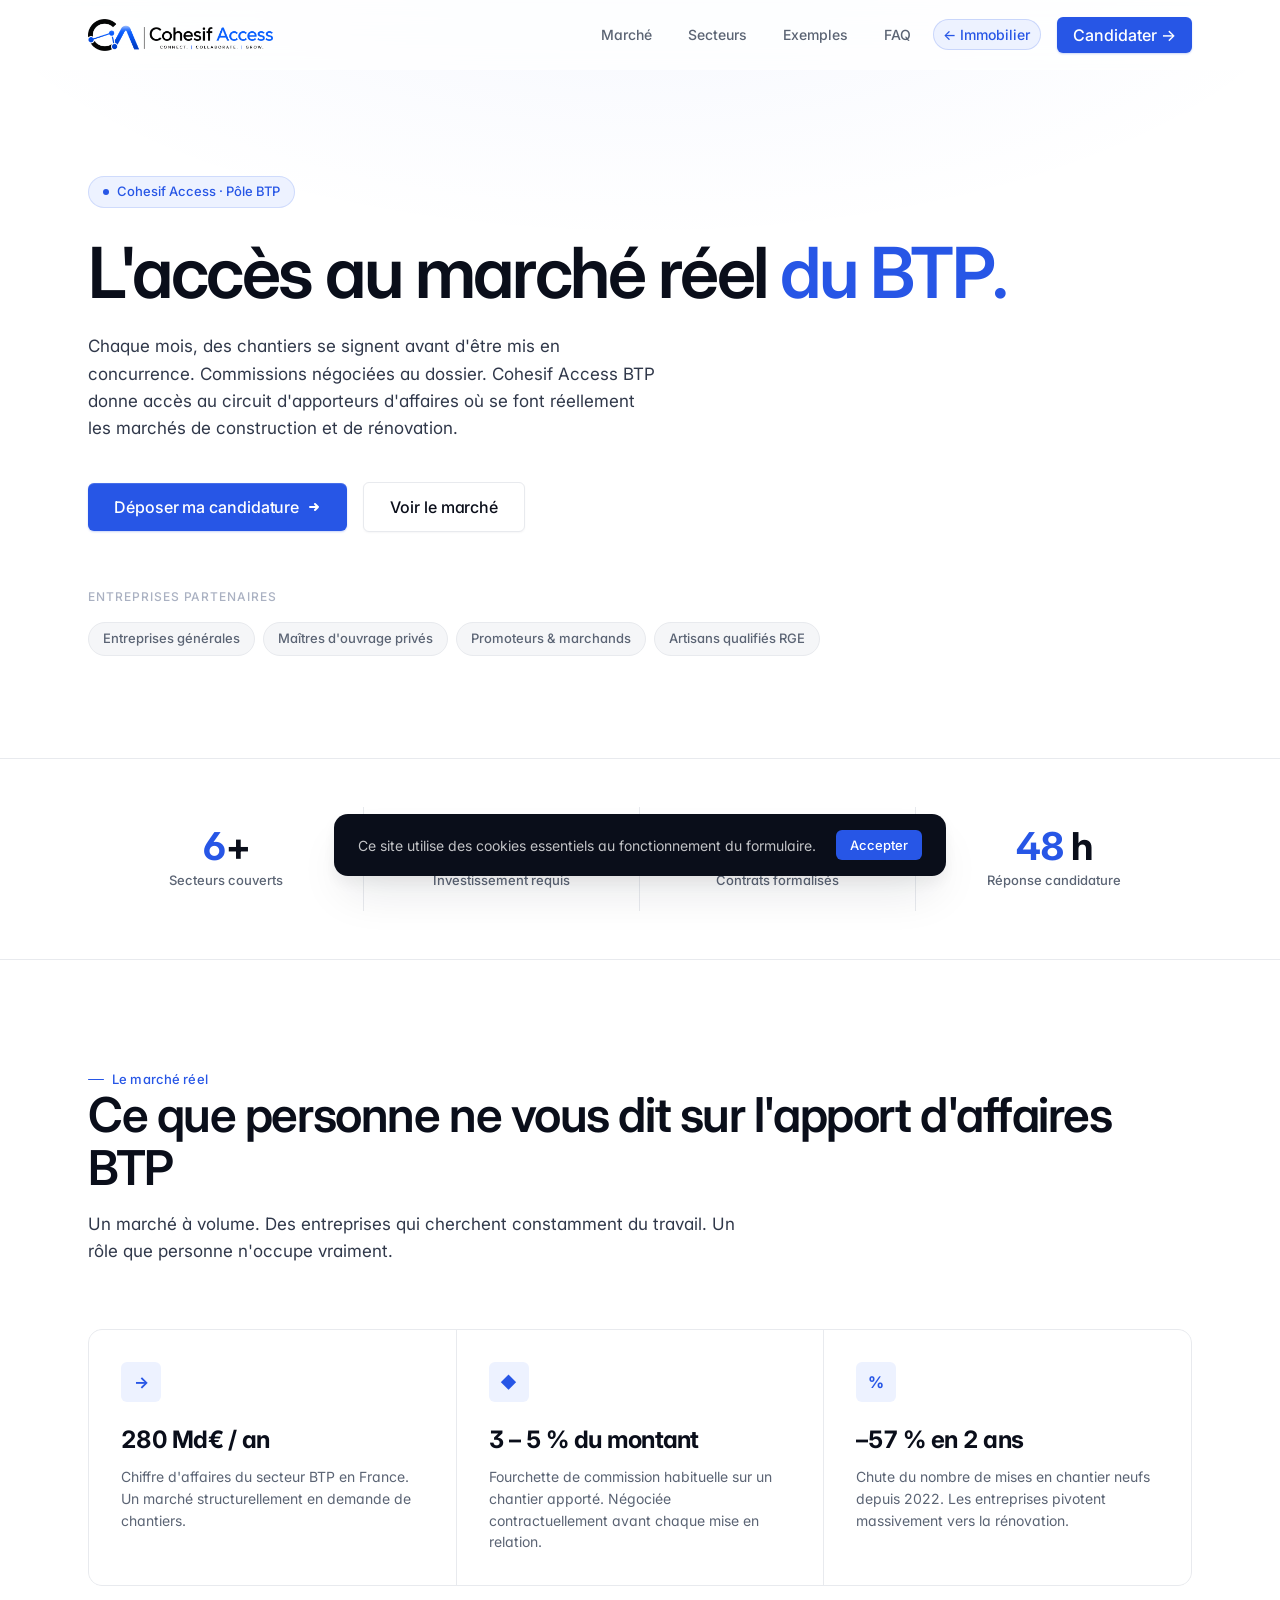
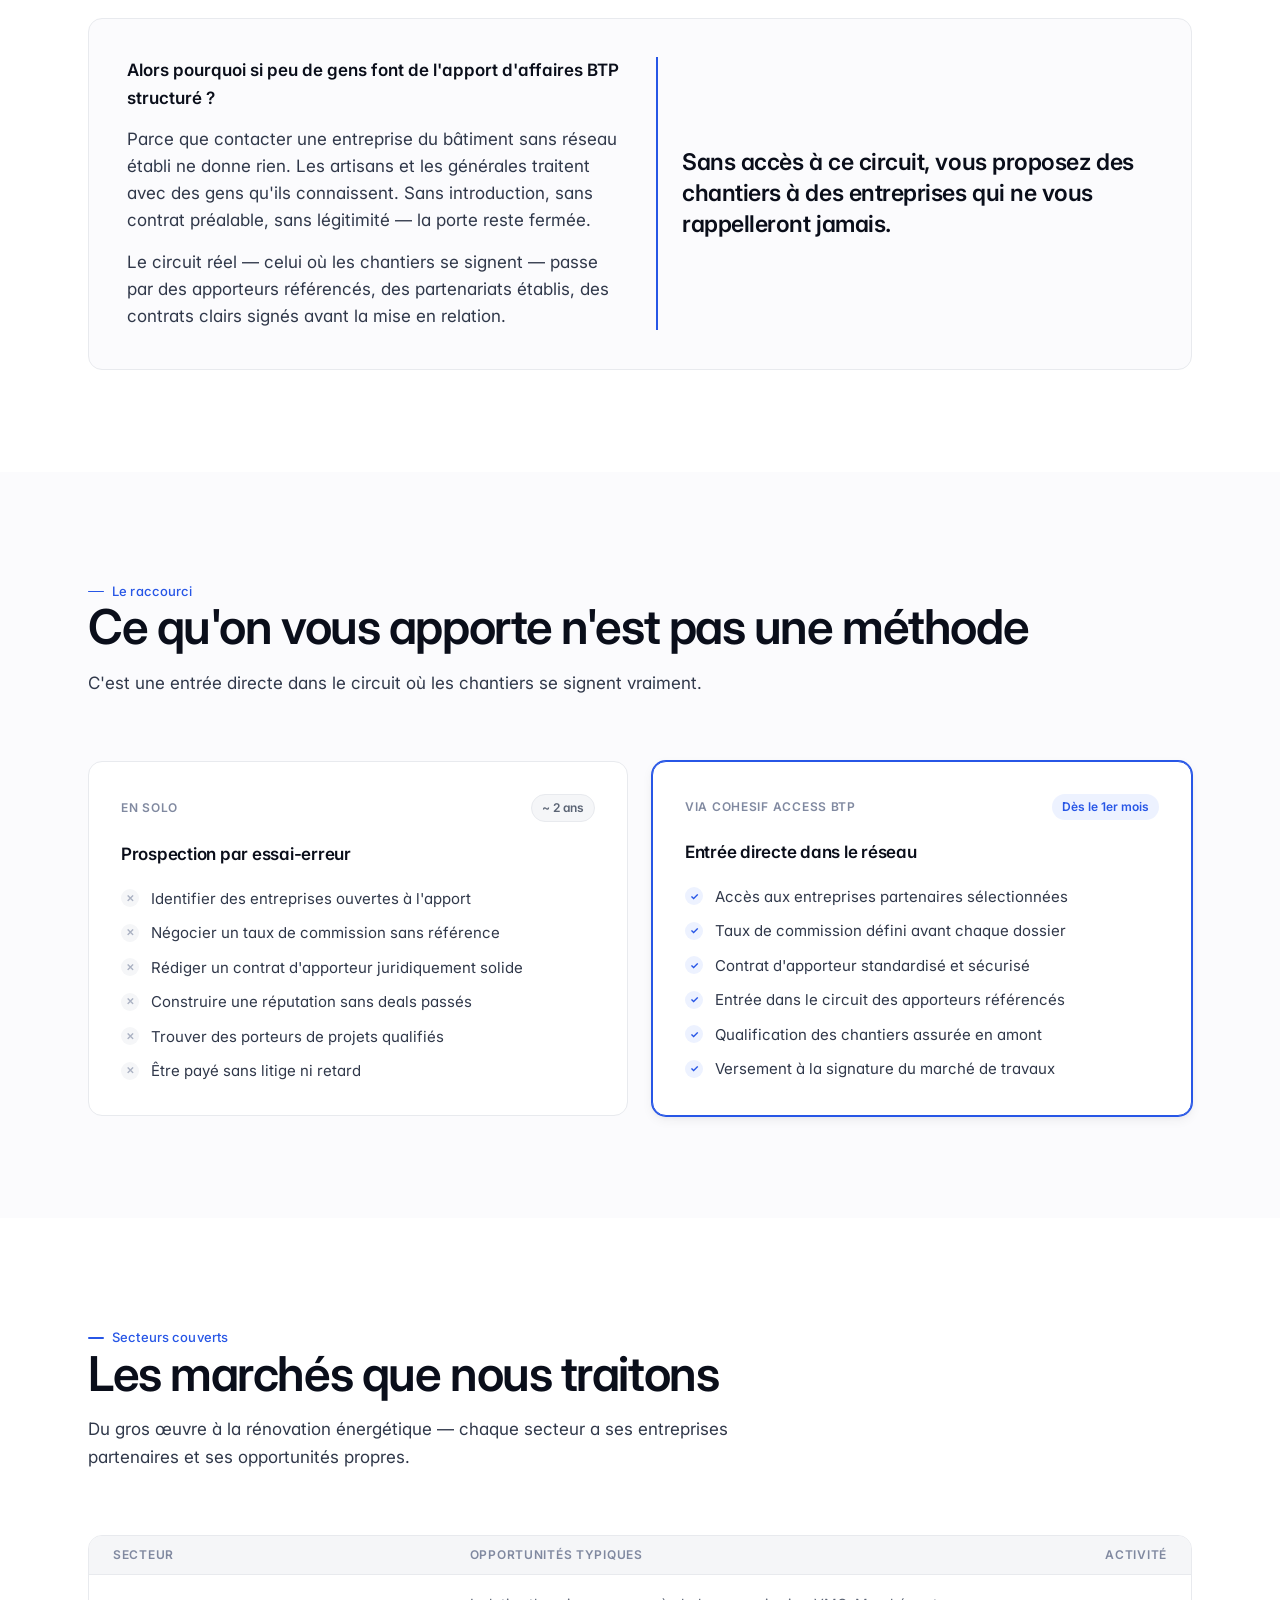
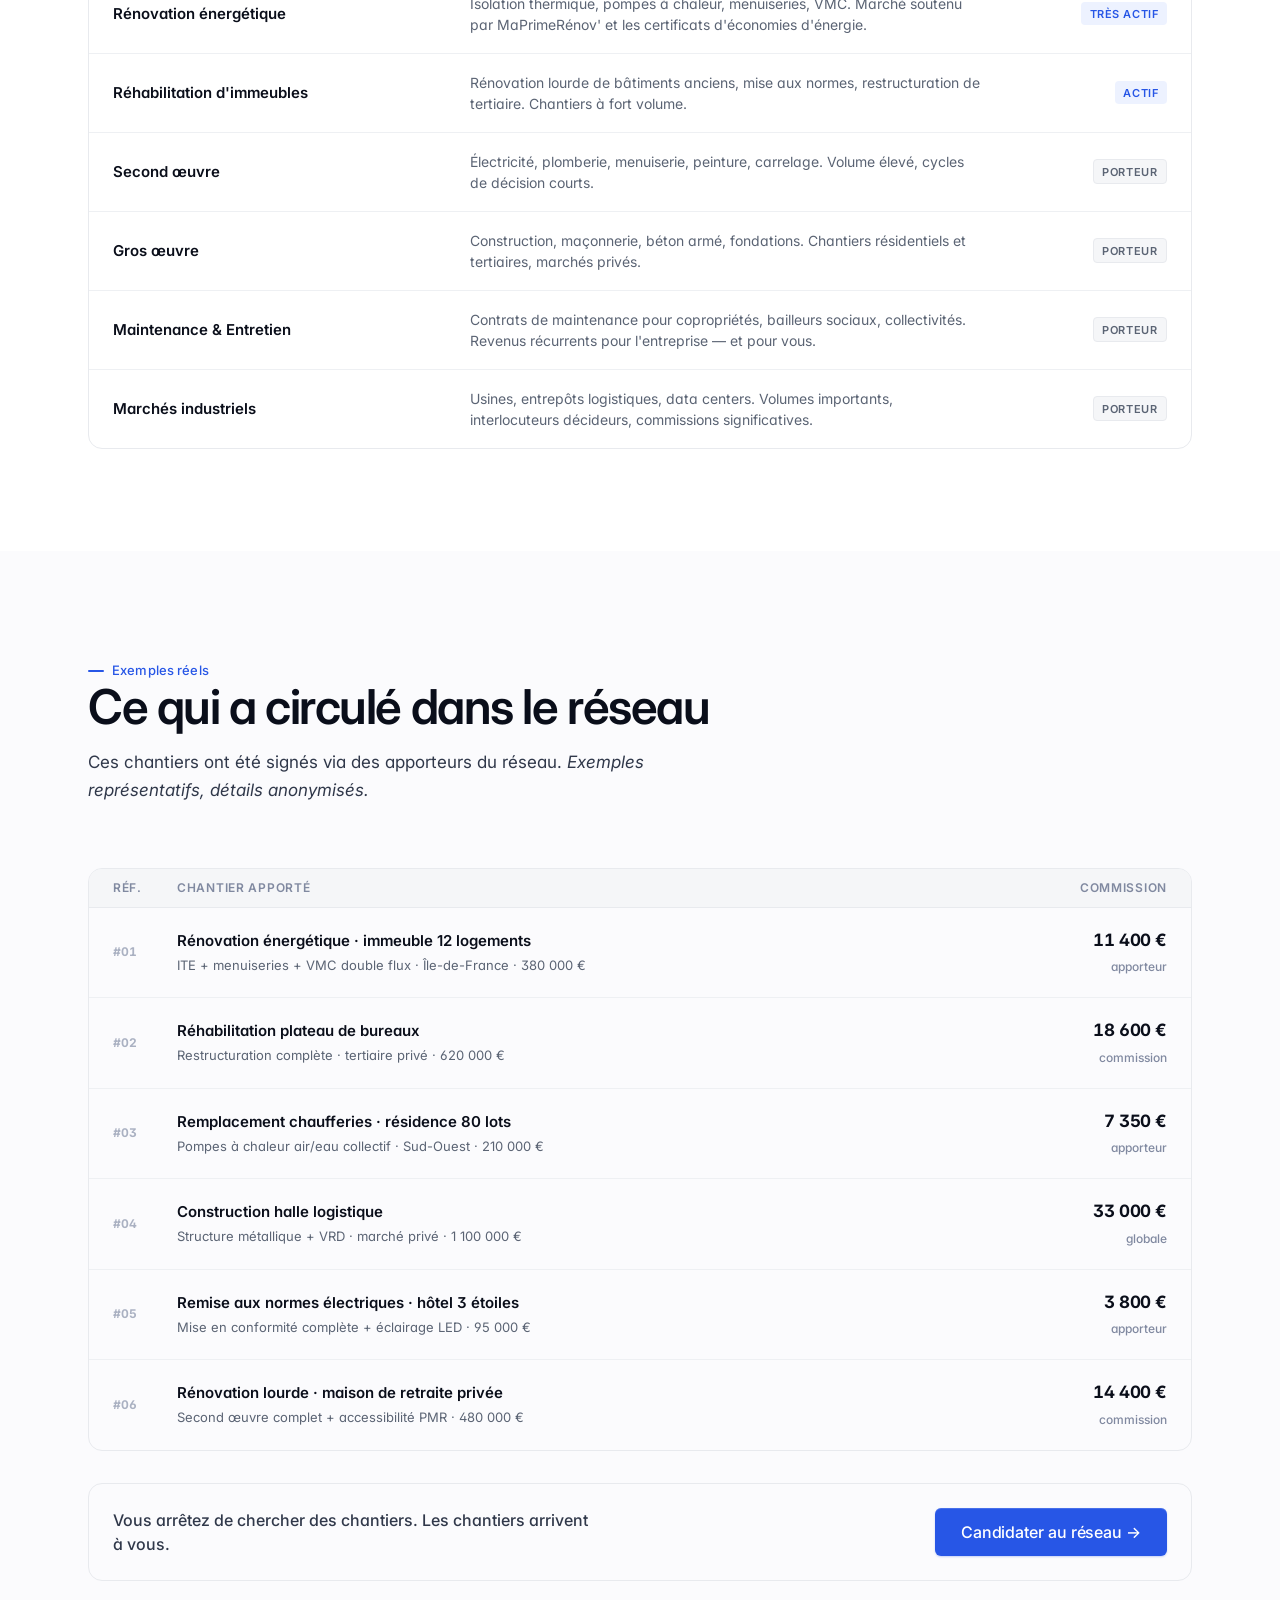
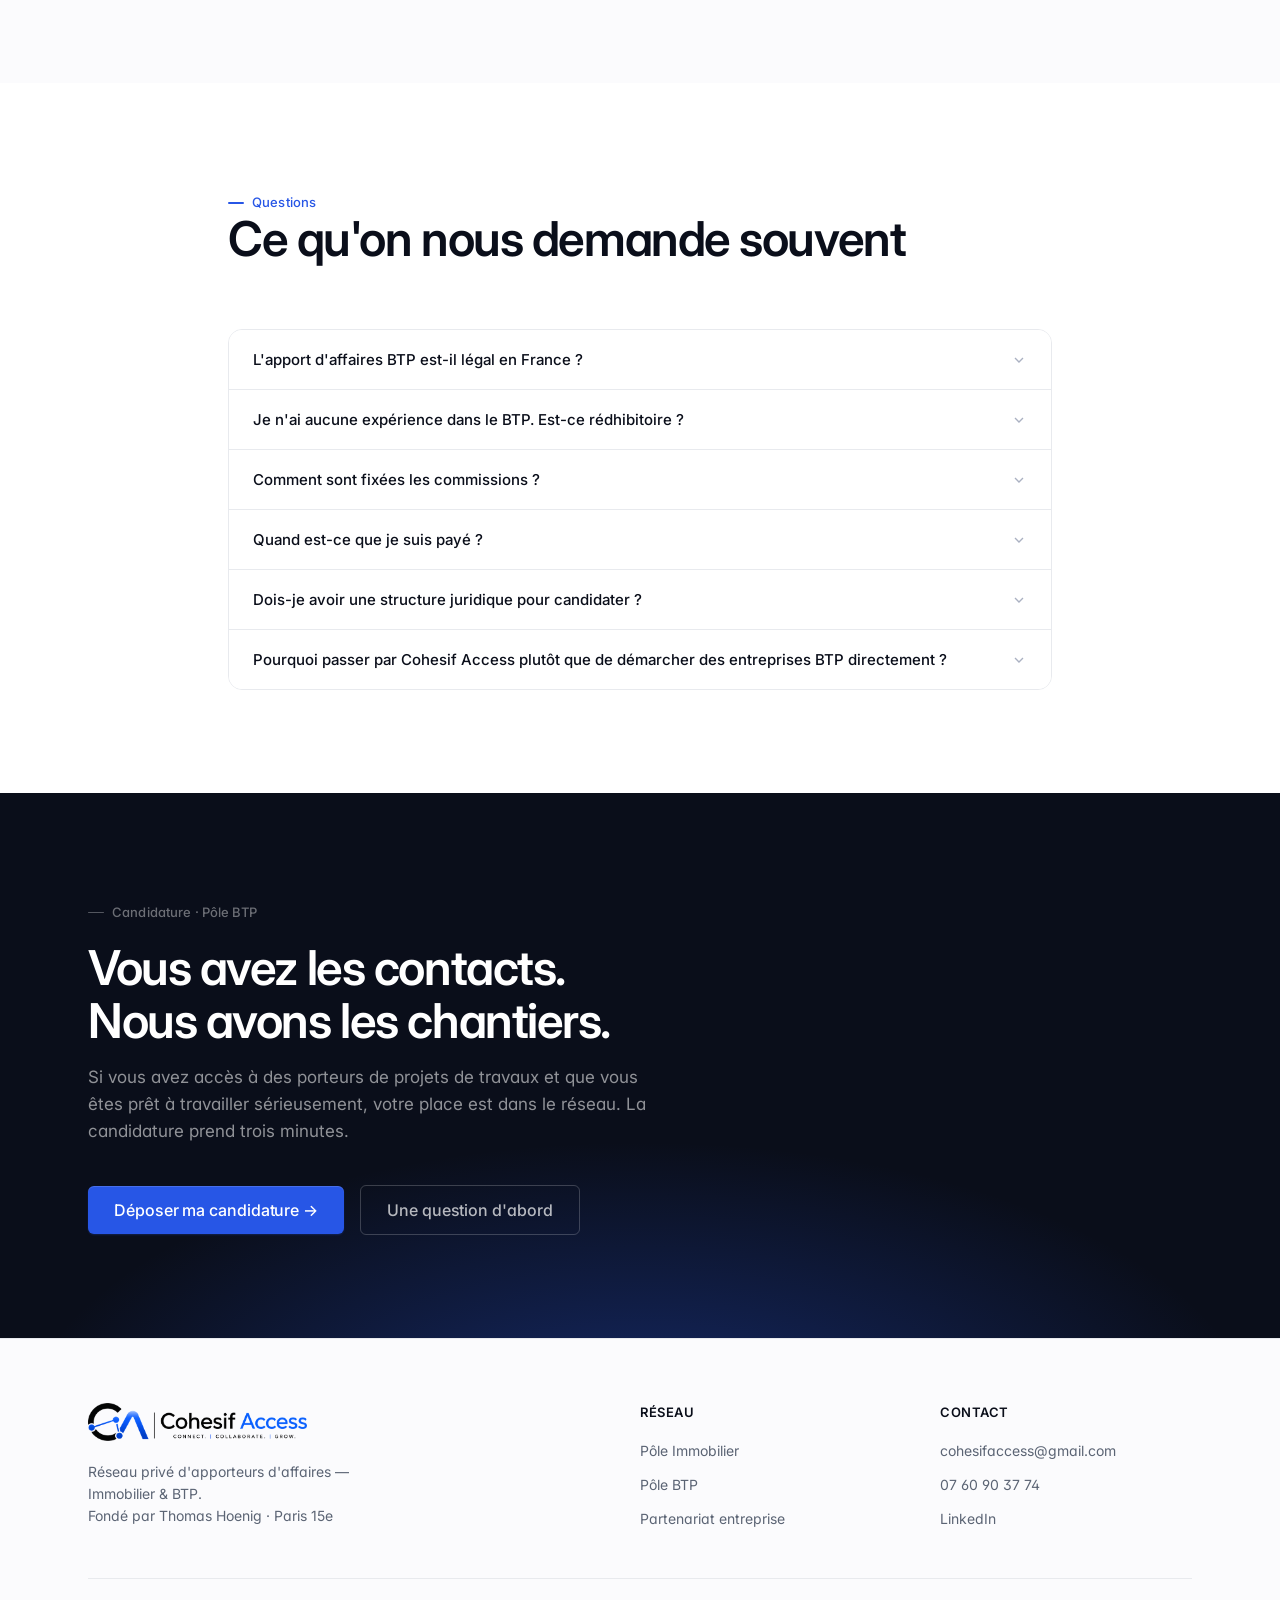
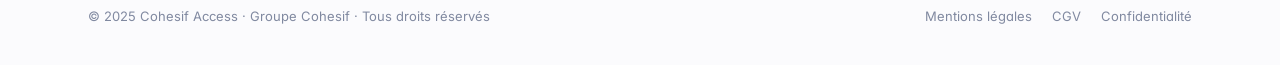
==== btp.html @ 98e1e903 "fix: nav__pole taille réduite sur mobile — plus de débordement" ====
<!DOCTYPE html>
<html lang="fr">
<head>
<meta charset="UTF-8" />
<meta name="viewport" content="width=device-width, initial-scale=1.0" />
<meta name="color-scheme" content="light only" />
<meta name="supported-color-schemes" content="light" />
<meta name="theme-color" content="#2756e6" />

<title>Cohesif Access BTP — Réseau Privé d'Apporteurs d'Affaires BTP & Construction</title>
<meta name="description" content="Rejoignez le réseau privé d'apporteurs d'affaires BTP Cohesif Access. Apportez des chantiers qualifiés à des entreprises sélectionnées. Commissions négociées sur chaque dossier. Sur candidature." />
<meta name="author" content="Thomas Hoenig — Groupe Cohesif" />
<meta name="keywords" content="apport d'affaires BTP, apporteur d'affaires construction, réseau BTP privé, commission BTP, chantier, rénovation énergétique, Thomas Hoenig, Cohesif Access BTP, Groupe Cohesif" />
<meta name="robots" content="index, follow" />
<link rel="canonical" href="https://www.cohesifaccess.fr/btp" />

<meta property="og:type" content="website" />
<meta property="og:site_name" content="Cohesif Access" />
<meta property="og:title" content="Cohesif Access BTP — Réseau Privé d'Apporteurs d'Affaires BTP" />
<meta property="og:description" content="Apportez des chantiers qualifiés. Commissions négociées au dossier. Réseau privé BTP sur candidature." />
<meta property="og:url" content="https://www.cohesifaccess.fr/btp" />
<meta property="og:image" content="https://www.cohesifaccess.fr/og-image.jpg" />
<meta property="og:locale" content="fr_FR" />

<link rel="icon" type="image/x-icon" href="favicon.ico">
<link rel="icon" type="image/png" sizes="32x32" href="favicon-32x32.png">
<link rel="icon" type="image/png" sizes="16x16" href="favicon-16x16.png">
<link rel="apple-touch-icon" sizes="180x180" href="apple-touch-icon.png">
<link rel="manifest" href="manifest.json">

<link rel="preconnect" href="https://fonts.googleapis.com">
<link rel="preconnect" href="https://fonts.gstatic.com" crossorigin>
<link rel="preload" href="https://fonts.googleapis.com/css2?family=Inter:wght@300;400;500;600;700&display=swap" as="style">
<link href="https://fonts.googleapis.com/css2?family=Inter:wght@300;400;500;600;700&display=swap" rel="stylesheet">

<style>
/* ═══════════════════════════════════════════════════════════════
   COHESIF ACCESS BTP · Design system
   Accent : vert ardoise profond — distinct de l'immobilier bleu
   ═══════════════════════════════════════════════════════════════ */

:root {
  --white: #ffffff;
  --bg: #fbfbfd;
  --bg-soft: #f5f6f8;
  --bg-accent: #f0f4ff;

  --ink-900: #0a0e1a;
  --ink-700: #30384a;
  --ink-500: #5b6474;
  --ink-400: #8089a0;
  --ink-300: #aab1c2;

  --line: #e8eaee;
  --line-soft: #eef0f3;

  --accent: #2756e6;
  --accent-mid: #1d42b8;
  --accent-dark: #1d42b8;
  --accent-soft: #edf2ff;

  --sans: 'Inter', -apple-system, BlinkMacSystemFont, 'Segoe UI', sans-serif;
  --pad: clamp(1.25rem, 4vw, 3rem);
  --max: 1200px;
  --r-sm: 6px;
  --r: 10px;
  --r-lg: 14px;
  --r-xl: 20px;

  --shadow-xs: 0 1px 2px rgba(16, 24, 40, 0.04);
  --shadow-sm: 0 1px 3px rgba(16, 24, 40, 0.06), 0 1px 2px rgba(16, 24, 40, 0.04);
  --shadow-md: 0 4px 12px rgba(16, 24, 40, 0.06), 0 2px 4px rgba(16, 24, 40, 0.04);
  --shadow-lg: 0 12px 32px rgba(16, 24, 40, 0.08), 0 4px 8px rgba(16, 24, 40, 0.04);
  --shadow-xl: 0 24px 48px -12px rgba(16, 24, 40, 0.12), 0 8px 16px rgba(16, 24, 40, 0.06);

  --ease: cubic-bezier(0.22, 0.61, 0.36, 1);
  --ease-out: cubic-bezier(0.16, 1, 0.3, 1);
}

*, *::before, *::after { box-sizing: border-box; margin: 0; padding: 0; }

html {
  scroll-behavior: smooth;
  -webkit-text-size-adjust: 100%;
  font-size: 16px;
  color-scheme: light;
  background: var(--white);
}

body {
  background: var(--white) !important;
  color: var(--ink-900);
  font-family: var(--sans);
  font-weight: 400;
  font-size: 16px;
  line-height: 1.5;
  -webkit-font-smoothing: antialiased;
  -moz-osx-font-smoothing: grayscale;
  font-feature-settings: "kern", "liga", "cv11", "ss01";
  overflow-x: hidden;
}

@media (prefers-color-scheme: dark) {
  html, body { background: var(--white) !important; color: var(--ink-900) !important; }
  :root { color-scheme: light; }
}

::selection { background: var(--accent); color: var(--white); }
a { color: inherit; text-decoration: none; }
button { font-family: inherit; background: none; border: none; cursor: pointer; color: inherit; padding: 0; font-size: inherit; }
input, textarea, select { font-family: inherit; }
img, svg { display: block; max-width: 100%; }

.wrap { max-width: var(--max); margin: 0 auto; padding: 0 var(--pad); }
.wrap-sm { max-width: 920px; margin: 0 auto; padding: 0 var(--pad); }

/* ── Typographie ── */
.display-xl {
  font-size: clamp(2.25rem, 5.5vw, 4.5rem);
  font-weight: 600;
  line-height: 1.05;
  letter-spacing: -0.035em;
  color: var(--ink-900);
}
.display-l {
  font-size: clamp(1.875rem, 3.75vw, 3rem);
  font-weight: 600;
  line-height: 1.1;
  letter-spacing: -0.03em;
  color: var(--ink-900);
}
.display-m {
  font-size: clamp(1.5rem, 2.5vw, 2rem);
  font-weight: 600;
  line-height: 1.2;
  letter-spacing: -0.025em;
  color: var(--ink-900);
}
.display-s {
  font-size: clamp(1.25rem, 1.8vw, 1.5rem);
  font-weight: 600;
  line-height: 1.3;
  letter-spacing: -0.02em;
  color: var(--ink-900);
}
.eyebrow {
  font-size: 0.8125rem;
  font-weight: 500;
  letter-spacing: 0.01em;
  color: var(--accent);
  display: inline-flex;
  align-items: center;
  gap: 0.5rem;
}
.eyebrow::before {
  content: "";
  width: 16px;
  height: 1.5px;
  background: var(--accent);
  border-radius: 2px;
}
.lede { font-size: clamp(1.0625rem, 1.3vw, 1.25rem); line-height: 1.6; color: var(--ink-700); }
.body-l { font-size: 1.0625rem; line-height: 1.6; color: var(--ink-700); }
.body-m { font-size: 0.9375rem; line-height: 1.55; color: var(--ink-500); }
.body-s { font-size: 0.8125rem; line-height: 1.5; color: var(--ink-500); }
strong { font-weight: 600; color: var(--ink-900); }
em { font-style: italic; }

/* ── Navigation ── */
.nav {
  position: fixed;
  top: 0; left: 0; right: 0;
  z-index: 80;
  background: rgba(255,255,255,0.72);
  backdrop-filter: saturate(160%) blur(14px);
  -webkit-backdrop-filter: saturate(160%) blur(14px);
  border-bottom: 1px solid transparent;
  transition: border-color 0.3s var(--ease), background 0.3s var(--ease);
}
.nav.scrolled { border-bottom-color: var(--line); background: rgba(255,255,255,0.88); }
.nav__inner {
  display: flex;
  align-items: center;
  justify-content: space-between;
  max-width: var(--max);
  margin: 0 auto;
  padding: 1rem var(--pad);
}
.brand { display: inline-flex; align-items: center; gap: 0.625rem; color: var(--ink-900); transition: opacity 0.2s var(--ease); }
.brand:hover { opacity: 0.75; }
.brand__logo { height: 32px; width: auto; display: block; }
@media (max-width: 560px) { .brand__logo { height: 28px; } }

.nav__links { display: flex; align-items: center; gap: 0.5rem; }
.nav__links a {
  font-size: 0.875rem;
  font-weight: 500;
  color: var(--ink-500);
  padding: 0.5rem 0.875rem;
  border-radius: var(--r-sm);
  transition: all 0.2s var(--ease);
}
.nav__links a:hover { color: var(--ink-900); background: var(--bg-soft); }
.nav__cta {
  color: var(--white) !important;
  background: var(--accent);
  padding: 0.5rem 1rem !important;
  font-weight: 500;
  margin-left: 0.5rem;
  border-radius: var(--r-sm);
  cursor: pointer;
  transition: all 0.2s var(--ease) !important;
  box-shadow: 0 1px 2px rgba(39, 86, 230, 0.25);
}
.nav__cta:hover {
  background: var(--accent-dark) !important;
  color: var(--white) !important;
  transform: translateY(-1px);
  box-shadow: 0 4px 12px rgba(39, 86, 230, 0.35);
}
@media (max-width: 820px) { .nav__links a:not(.nav__cta):not(.nav__pole) { display: none; } }
.nav__pole {
  font-size: 0.75rem;
  font-weight: 600;
  color: var(--accent) !important;
  background: var(--accent-soft) !important;
  border: 1px solid rgba(39,86,230,0.18);
  padding: 0.25rem 0.6rem !important;
  border-radius: 20px !important;
  white-space: nowrap;
}
@media (max-width: 820px) {
  .nav__pole { font-size: 0.6875rem; padding: 0.2rem 0.5rem !important; }
}

/* ── Boutons ── */
.btn {
  display: inline-flex;
  align-items: center;
  justify-content: center;
  gap: 0.5rem;
  font-size: 0.9375rem;
  font-weight: 500;
  letter-spacing: -0.005em;
  padding: 0.75rem 1.25rem;
  border-radius: var(--r-sm);
  transition: all 0.2s var(--ease);
  white-space: nowrap;
  cursor: pointer;
  line-height: 1.25;
}
.btn--primary {
  background: var(--accent);
  color: var(--white);
  box-shadow: 0 1px 0 rgba(255,255,255,0.15) inset, 0 1px 2px rgba(39, 86, 230, 0.25);
}
.btn--primary:hover {
  background: var(--accent-dark);
  transform: translateY(-1px);
  box-shadow: 0 1px 0 rgba(255,255,255,0.15) inset, 0 6px 16px rgba(39, 86, 230, 0.35);
}
.btn--ghost {
  background: var(--white);
  color: var(--ink-900);
  border: 1px solid var(--line);
  box-shadow: var(--shadow-xs);
}
.btn--ghost:hover { border-color: var(--ink-300); background: var(--bg-soft); transform: translateY(-1px); }
.btn__arrow { width: 14px; height: 14px; flex-shrink: 0; }
.btn--lg { font-size: 1rem; padding: 0.875rem 1.625rem; }

/* ── Sections ── */
.section { padding: clamp(4rem, 8vw, 7rem) 0; }
.section--bg { background: var(--bg); }
.section__head { margin-bottom: clamp(2.5rem, 5vw, 4rem); }
.section__head p { margin-top: 0.875rem; max-width: 60ch; }

/* ── Hero ── */
.hero {
  padding: clamp(7rem, 14vw, 11rem) 0 clamp(4rem, 8vw, 7rem);
  background: var(--white);
  position: relative;
  overflow: hidden;
}
.hero::before {
  content: "";
  position: absolute;
  inset: 0;
  background: radial-gradient(ellipse 80% 60% at 50% -10%, rgba(39, 86, 230, 0.05) 0%, transparent 70%);
  pointer-events: none;
}
.hero__inner { position: relative; }
.hero__badge {
  display: inline-flex;
  align-items: center;
  gap: 0.5rem;
  background: var(--accent-soft);
  border: 1px solid rgba(39, 86, 230, 0.15);
  border-radius: 20px;
  padding: 0.3125rem 0.875rem;
  font-size: 0.8125rem;
  font-weight: 500;
  color: var(--accent);
  margin-bottom: 1.75rem;
}
.hero__badge-dot {
  width: 6px;
  height: 6px;
  border-radius: 50%;
  background: var(--accent);
  animation: pulse 2s ease infinite;
}
@keyframes pulse {
  0%, 100% { opacity: 1; transform: scale(1); }
  50% { opacity: 0.5; transform: scale(1.3); }
}
.hero__title { margin-bottom: 1.5rem; }
.hero__title .accent { color: var(--accent); }
.hero__lede { margin-bottom: 2.5rem; max-width: 52ch; }
.hero__cta-row { display: flex; align-items: center; gap: 1rem; flex-wrap: wrap; }

.logos-bar { margin-top: 3.5rem; }
.logos-bar__label { font-size: 0.75rem; font-weight: 500; text-transform: uppercase; letter-spacing: 0.08em; color: var(--ink-300); margin-bottom: 1rem; }
.logos-bar__grid { display: flex; flex-wrap: wrap; gap: 0.5rem; }
.logos-bar__item {
  font-size: 0.8125rem;
  font-weight: 500;
  color: var(--ink-500);
  padding: 0.375rem 0.875rem;
  background: var(--bg-soft);
  border: 1px solid var(--line);
  border-radius: 20px;
}

/* ── Stats ── */
.stats {
  border-top: 1px solid var(--line);
  border-bottom: 1px solid var(--line);
  padding: clamp(2rem, 4vw, 3rem) 0;
}
.stats__grid { display: grid; grid-template-columns: repeat(4, 1fr); gap: 0; }
.stat { text-align: center; padding: 1.25rem 1rem; border-right: 1px solid var(--line); }
.stat:last-child { border-right: none; }
.stat__value {
  font-size: clamp(1.75rem, 3vw, 2.5rem);
  font-weight: 700;
  letter-spacing: -0.04em;
  color: var(--ink-900);
  line-height: 1;
  margin-bottom: 0.375rem;
  font-variant-numeric: tabular-nums;
}
.stat__value span { color: var(--accent); }
.stat__label { font-size: 0.8125rem; color: var(--ink-500); font-weight: 500; }
@media (max-width: 640px) {
  .stats__grid { grid-template-columns: 1fr 1fr; }
  .stat:nth-child(2) { border-right: none; }
  .stat:nth-child(3) { border-top: 1px solid var(--line); border-right: 1px solid var(--line); }
  .stat:nth-child(4) { border-top: 1px solid var(--line); border-right: none; }
}

/* ── Features ── */
.features {
  display: grid;
  grid-template-columns: repeat(3, 1fr);
  gap: 1px;
  background: var(--line);
  border: 1px solid var(--line);
  border-radius: var(--r-lg);
  overflow: hidden;
  margin-bottom: 2rem;
}
.feature {
  background: var(--white);
  padding: clamp(1.5rem, 2.5vw, 2rem);
}
.feature__icon {
  width: 40px;
  height: 40px;
  border-radius: var(--r-sm);
  background: var(--accent-soft);
  display: flex;
  align-items: center;
  justify-content: center;
  font-size: 1rem;
  font-weight: 700;
  color: var(--accent);
  margin-bottom: 1.25rem;
  letter-spacing: -0.02em;
}
.feature__value {
  font-size: clamp(1.25rem, 2vw, 1.5rem);
  font-weight: 700;
  letter-spacing: -0.03em;
  color: var(--ink-900);
  margin-bottom: 0.5rem;
  font-variant-numeric: tabular-nums;
}
.feature__caption { font-size: 0.875rem; color: var(--ink-500); line-height: 1.55; }
@media (max-width: 700px) { .features { grid-template-columns: 1fr; } }

/* ── Panel ── */
.panel {
  display: grid;
  grid-template-columns: 1fr 1fr;
  gap: 2rem;
  padding: clamp(1.75rem, 3vw, 2.5rem);
  background: var(--bg);
  border: 1px solid var(--line);
  border-radius: var(--r-lg);
}
.panel__text { display: flex; flex-direction: column; gap: 0.875rem; }
.panel__pull {
  font-size: clamp(1.1875rem, 1.8vw, 1.5rem);
  font-weight: 600;
  line-height: 1.35;
  letter-spacing: -0.02em;
  color: var(--ink-900);
  border-left: 2px solid var(--accent);
  padding-left: 1.5rem;
  display: flex;
  align-items: center;
}
@media (max-width: 700px) { .panel { grid-template-columns: 1fr; } .panel__pull { border-left: none; border-top: 2px solid var(--accent); padding-left: 0; padding-top: 1.25rem; } }

/* ── Compare ── */
.compare {
  display: grid;
  grid-template-columns: 1fr 1fr;
  gap: 1.5rem;
}
.compare__card {
  border: 1px solid var(--line);
  border-radius: var(--r-lg);
  padding: clamp(1.5rem, 2.5vw, 2rem);
  background: var(--white);
}
.compare__card--highlight {
  border-color: var(--accent);
  box-shadow: 0 0 0 1px var(--accent), var(--shadow-md);
}
.compare__head { display: flex; align-items: center; justify-content: space-between; margin-bottom: 1.25rem; }
.compare__label { font-size: 0.75rem; font-weight: 600; text-transform: uppercase; letter-spacing: 0.06em; color: var(--ink-400); }
.compare__duration {
  font-size: 0.75rem;
  font-weight: 600;
  padding: 0.25rem 0.625rem;
  border-radius: 20px;
  background: var(--accent-soft);
  color: var(--accent);
}
.compare__title { font-size: 1.0625rem; font-weight: 600; margin-bottom: 1.25rem; letter-spacing: -0.015em; }
.compare__list { list-style: none; display: flex; flex-direction: column; gap: 0.75rem; }
.compare__list li { display: flex; gap: 0.75rem; align-items: flex-start; font-size: 0.9375rem; color: var(--ink-700); }
.compare__check {
  width: 18px;
  height: 18px;
  border-radius: 50%;
  display: flex;
  align-items: center;
  justify-content: center;
  flex-shrink: 0;
  margin-top: 0.1rem;
  font-size: 0.625rem;
  font-weight: 700;
}
.compare__check--yes { background: var(--accent-soft); color: var(--accent); }
.compare__check--yes::after { content: "✓"; }
.compare__check--no { background: var(--bg-soft); color: var(--ink-300); }
.compare__check--no::after { content: "✕"; }
@media (max-width: 700px) { .compare { grid-template-columns: 1fr; } }

/* ── Secteurs ── */
.sectors {
  border: 1px solid var(--line);
  border-radius: var(--r-lg);
  overflow: hidden;
}
.sectors__header {
  display: grid;
  grid-template-columns: 2fr 3fr 1fr;
  gap: 1rem;
  padding: 0.625rem 1.5rem;
  background: var(--bg-soft);
  border-bottom: 1px solid var(--line);
}
.sectors__header span { font-size: 0.75rem; font-weight: 600; text-transform: uppercase; letter-spacing: 0.06em; color: var(--ink-400); }
.sector {
  display: grid;
  grid-template-columns: 2fr 3fr 1fr;
  gap: 1rem;
  padding: 1.125rem 1.5rem;
  border-bottom: 1px solid var(--line-soft);
  align-items: center;
  transition: background 0.15s var(--ease);
}
.sector:last-child { border-bottom: none; }
.sector:hover { background: var(--bg); }
.sector__name { font-size: 0.9375rem; font-weight: 600; color: var(--ink-900); }
.sector__desc { font-size: 0.875rem; color: var(--ink-500); line-height: 1.5; }
.sector__tag {
  font-size: 0.6875rem;
  font-weight: 600;
  text-transform: uppercase;
  letter-spacing: 0.05em;
  padding: 0.2rem 0.55rem;
  border-radius: 4px;
  white-space: nowrap;
  justify-self: end;
}
.sector__tag--actif { background: var(--accent-soft); color: var(--accent); }
.sector__tag--porteur { background: var(--bg-soft); color: var(--ink-500); border: 1px solid var(--line); }
@media (max-width: 680px) {
  .sectors__header { display: none; }
  .sector { grid-template-columns: 1fr; gap: 0.375rem; }
  .sector__tag { justify-self: start; }
}

/* ── Chantiers ── */
.chantiers {
  border: 1px solid var(--line);
  border-radius: var(--r-lg);
  overflow: hidden;
}
.chantiers__header {
  display: grid;
  grid-template-columns: 48px 1fr auto;
  gap: 1rem;
  padding: 0.625rem 1.5rem;
  background: var(--bg-soft);
  border-bottom: 1px solid var(--line);
}
.chantiers__header span { font-size: 0.75rem; font-weight: 600; text-transform: uppercase; letter-spacing: 0.06em; color: var(--ink-400); }
.chantier {
  display: grid;
  grid-template-columns: 48px 1fr auto;
  gap: 1rem;
  padding: 1.25rem 1.5rem;
  border-bottom: 1px solid var(--line-soft);
  align-items: center;
}
.chantier:last-child { border-bottom: none; }
.chantier__ref { font-size: 0.75rem; font-weight: 700; color: var(--ink-300); font-variant-numeric: tabular-nums; }
.chantier__title { font-size: 0.9375rem; font-weight: 600; color: var(--ink-900); margin-bottom: 0.2rem; }
.chantier__meta { font-size: 0.8125rem; color: var(--ink-500); }
.chantier__amount { text-align: right; }
.chantier__amount-val {
  display: block;
  font-size: 1.0625rem;
  font-weight: 700;
  letter-spacing: -0.025em;
  color: var(--ink-900);
  font-variant-numeric: tabular-nums;
}
.chantier__amount-label { font-size: 0.75rem; color: var(--ink-400); font-weight: 500; }
@media (max-width: 600px) {
  .chantiers__header { display: none; }
  .chantier { grid-template-columns: 1fr auto; }
  .chantier__ref { display: none; }
}

.chantiers__cta-row {
  display: flex;
  align-items: center;
  justify-content: space-between;
  flex-wrap: wrap;
  gap: 1.25rem;
  margin-top: 2rem;
  padding: 1.5rem;
  background: var(--bg);
  border: 1px solid var(--line);
  border-radius: var(--r-lg);
}
.chantiers__cta-text { font-size: 1rem; font-weight: 500; color: var(--ink-700); max-width: 48ch; }

/* ── FAQ ── */
.faq__list { list-style: none; display: flex; flex-direction: column; border: 1px solid var(--line); border-radius: var(--r-lg); overflow: hidden; }
.faq__item { border-bottom: 1px solid var(--line); }
.faq__item:last-child { border-bottom: none; }
.faq__q {
  width: 100%;
  text-align: left;
  padding: 1.25rem 1.5rem;
  font-size: 0.9375rem;
  font-weight: 500;
  color: var(--ink-900);
  display: flex;
  justify-content: space-between;
  align-items: center;
  gap: 1rem;
  background: var(--white);
  transition: background 0.15s var(--ease);
  cursor: pointer;
}
.faq__q:hover { background: var(--bg-soft); }
.faq__arrow { width: 16px; height: 16px; flex-shrink: 0; transition: transform 0.25s var(--ease); color: var(--ink-300); }
.faq__item.open .faq__arrow { transform: rotate(180deg); color: var(--accent); }
.faq__a { font-size: 0.9375rem; color: var(--ink-700); line-height: 1.65; padding: 0 1.5rem 1.25rem; display: none; }
.faq__item.open .faq__a { display: block; }

/* ── CTA Final ── */
.final {
  background: var(--ink-900);
  color: var(--white);
  padding: clamp(4rem, 8vw, 7rem) 0;
  position: relative;
  overflow: hidden;
}
.final::before {
  content: "";
  position: absolute;
  inset: 0;
  background: radial-gradient(ellipse 70% 80% at 50% 120%, rgba(39, 86, 230, 0.4) 0%, transparent 70%);
  pointer-events: none;
}
.final__inner { position: relative; }
.final .eyebrow { color: rgba(255,255,255,0.4); }
.final .eyebrow::before { background: rgba(255,255,255,0.3); }
.final__title { color: var(--white); margin: 1.25rem 0 1rem; }
.final__sub { color: rgba(255,255,255,0.55); max-width: 52ch; margin-bottom: 2.5rem; }
.final__actions { display: flex; align-items: center; gap: 1rem; flex-wrap: wrap; }
.btn--final-ghost {
  background: transparent;
  color: rgba(255,255,255,0.7);
  border: 1px solid rgba(255,255,255,0.2);
}
.btn--final-ghost:hover { background: rgba(255,255,255,0.06); color: var(--white); transform: translateY(-1px); }

/* ── Footer ── */
.foot {
  background: var(--bg);
  border-top: 1px solid var(--line);
  padding: clamp(2.5rem, 5vw, 4rem) 0 clamp(1.5rem, 3vw, 2.5rem);
}
.foot__grid {
  display: grid;
  grid-template-columns: 2fr 1fr 1fr;
  gap: 3rem;
  padding-bottom: clamp(2rem, 4vw, 3rem);
  border-bottom: 1px solid var(--line);
  margin-bottom: 1.75rem;
}
.foot__brand p { font-size: 0.875rem; color: var(--ink-500); margin-top: 0.875rem; max-width: 32ch; line-height: 1.6; }
.foot__col h4 { font-size: 0.8125rem; font-weight: 600; color: var(--ink-900); text-transform: uppercase; letter-spacing: 0.04em; margin-bottom: 1rem; }
.foot__col ul { list-style: none; display: flex; flex-direction: column; gap: 0.625rem; }
.foot__col li a { font-size: 0.875rem; color: var(--ink-500); transition: color 0.15s var(--ease); }
.foot__col li a:hover { color: var(--ink-900); }
.foot__bottom { display: flex; align-items: center; justify-content: space-between; flex-wrap: wrap; gap: 0.75rem; }
.foot__copy { font-size: 0.8125rem; color: var(--ink-400); }
.foot__legal { display: flex; gap: 1.25rem; }
.foot__legal a { font-size: 0.8125rem; color: var(--ink-400); transition: color 0.15s var(--ease); }
.foot__legal a:hover { color: var(--ink-700); }
.foot .brand__logo { height: 38px; }
@media (max-width: 760px) { .foot__grid { grid-template-columns: 1fr; gap: 2rem; } }

/* ── Modal ── */
.modal-overlay {
  display: none;
  position: fixed;
  inset: 0;
  background: rgba(10, 14, 26, 0.5);
  backdrop-filter: blur(4px);
  -webkit-backdrop-filter: blur(4px);
  z-index: 200;
  align-items: center;
  justify-content: center;
  padding: 1.5rem;
}
.modal-overlay.open { display: flex; }
.modal {
  background: var(--white);
  border-radius: var(--r-xl);
  width: 100%;
  max-width: 520px;
  max-height: 90vh;
  overflow-y: auto;
  padding: 2.25rem;
  box-shadow: var(--shadow-xl);
  position: relative;
}
.modal__close {
  position: absolute;
  top: 1.25rem; right: 1.25rem;
  width: 32px; height: 32px;
  border-radius: var(--r-sm);
  display: flex; align-items: center; justify-content: center;
  color: var(--ink-400);
  transition: all 0.15s var(--ease);
  background: var(--bg-soft);
  cursor: pointer;
}
.modal__close:hover { background: var(--line); color: var(--ink-900); }
.modal__eyebrow { font-size: 0.75rem; font-weight: 600; text-transform: uppercase; letter-spacing: 0.06em; color: var(--accent); margin-bottom: 0.5rem; }
.modal__title { font-size: 1.375rem; font-weight: 600; letter-spacing: -0.02em; margin-bottom: 0.5rem; }
.modal__sub { font-size: 0.875rem; color: var(--ink-500); line-height: 1.55; margin-bottom: 1.75rem; }

/* ── Formulaire ── */
.form-grid { display: grid; grid-template-columns: 1fr 1fr; gap: 0.875rem; }
.form-group { display: flex; flex-direction: column; gap: 0.375rem; }
.form-group--full { grid-column: 1 / -1; }
.form-group label { font-size: 0.8125rem; font-weight: 500; color: var(--ink-700); }
.form-group input,
.form-group select,
.form-group textarea {
  width: 100%;
  border: 1px solid var(--line);
  border-radius: var(--r-sm);
  padding: 0.625rem 0.875rem;
  font-size: 0.9375rem;
  color: var(--ink-900);
  background: var(--white);
  transition: border-color 0.15s var(--ease), box-shadow 0.15s var(--ease);
  outline: none;
}
.form-group input:focus,
.form-group select:focus,
.form-group textarea:focus {
  border-color: var(--accent);
  box-shadow: 0 0 0 3px rgba(39, 86, 230, 0.1);
}
.form-group textarea { resize: vertical; min-height: 90px; }
.form-group select {
  appearance: none;
  background-image: url("data:image/svg+xml,%3Csvg xmlns='http://www.w3.org/2000/svg' width='12' height='8' viewBox='0 0 12 8'%3E%3Cpath d='M1 1l5 5 5-5' stroke='%238089a0' stroke-width='1.5' fill='none' stroke-linecap='round'/%3E%3C/svg%3E");
  background-repeat: no-repeat;
  background-position: right 0.875rem center;
  padding-right: 2.25rem;
}
.form-submit { margin-top: 1.25rem; width: 100%; }
.form-cgv { display: flex; gap: 0.625rem; align-items: flex-start; margin-top: 0.875rem; font-size: 0.8125rem; color: var(--ink-500); }
.form-cgv input[type="checkbox"] { margin-top: 0.125rem; flex-shrink: 0; accent-color: var(--accent); }
.form-cgv a { color: var(--accent); }

/* ── Confirm ── */
.modal--confirm { text-align: center; padding: 3rem 2.5rem; }
.modal--confirm .modal__icon { font-size: 2.5rem; margin-bottom: 1.25rem; }
.modal--confirm h3 { font-size: 1.25rem; font-weight: 600; margin-bottom: 0.5rem; }
.modal--confirm p { font-size: 0.9375rem; color: var(--ink-500); line-height: 1.6; max-width: 36ch; margin: 0 auto 1.75rem; }

/* ── Cookie ── */
.cookie {
  display: none;
  position: fixed;
  bottom: 1.5rem;
  left: 50%;
  transform: translateX(-50%);
  background: var(--ink-900);
  border-radius: var(--r-lg);
  padding: 1rem 1.5rem;
  align-items: center;
  gap: 1.25rem;
  z-index: 100;
  box-shadow: var(--shadow-xl);
  max-width: calc(100vw - 3rem);
}
.cookie p { font-size: 0.875rem; color: rgba(255,255,255,0.75); }
.cookie__accept { font-size: 0.8125rem; font-weight: 500; color: var(--white); background: var(--accent); padding: 0.4375rem 0.875rem; border-radius: var(--r-sm); transition: background 0.15s var(--ease); flex-shrink: 0; cursor: pointer; border: none; font-family: inherit; }
.cookie__accept:hover { background: var(--accent-dark); }
@media (max-width: 600px) { .cookie { flex-direction: column; align-items: flex-start; } }
</style>
</head>
<body>

<!-- ═══════════ NAVIGATION ═══════════ -->
<header class="nav" id="nav">
  <div class="nav__inner">
    <a href="/" class="brand">
      <img src="[data-uri]" alt="Cohesif Access" class="brand__logo" />
    </a>
    <nav class="nav__links" aria-label="Navigation BTP">
      <a href="#marche">Marché</a>
      <a href="#secteurs">Secteurs</a>
      <a href="#chantiers">Exemples</a>
      <a href="#faq">FAQ</a>
      <a href="/" class="nav__pole">← Immobilier</a>
      <button class="nav__cta" id="nav-cta">Candidater →</button>
    </nav>
  </div>
</header>

<main id="content" role="main">

<!-- ═══════════ HERO ═══════════ -->
<section class="hero">
  <div class="wrap hero__inner">
    <div class="hero__badge">
      <span class="hero__badge-dot"></span>
      <span>Cohesif Access · Pôle BTP</span>
    </div>
    <h1 class="display-xl hero__title">
      L'accès au marché réel <span class="accent">du BTP.</span>
    </h1>
    <p class="lede hero__lede">
      Chaque mois, des chantiers se signent avant d'être mis en concurrence. Commissions négociées au dossier. Cohesif Access BTP donne accès au circuit d'apporteurs d'affaires où se font réellement les marchés de construction et de rénovation.
    </p>
    <div class="hero__cta-row">
      <button class="btn btn--primary btn--lg" id="hero-cta">
        Déposer ma candidature
        <svg class="btn__arrow" viewBox="0 0 14 14" fill="none" stroke="currentColor" stroke-width="2"><path d="M3 7h8M8 4l3 3-3 3" stroke-linecap="round" stroke-linejoin="round"/></svg>
      </button>
      <a href="#marche" class="btn btn--ghost btn--lg">Voir le marché</a>
    </div>
    <div class="logos-bar">
      <p class="logos-bar__label">Entreprises partenaires</p>
      <div class="logos-bar__grid">
        <div class="logos-bar__item">Entreprises générales</div>
        <div class="logos-bar__item">Maîtres d'ouvrage privés</div>
        <div class="logos-bar__item">Promoteurs & marchands</div>
        <div class="logos-bar__item">Artisans qualifiés RGE</div>
      </div>
    </div>
  </div>
</section>

<!-- ═══════════ STATS ═══════════ -->
<section class="stats">
  <div class="wrap">
    <div class="stats__grid">
      <div class="stat">
        <div class="stat__value"><span>6</span>+</div>
        <div class="stat__label">Secteurs couverts</div>
      </div>
      <div class="stat">
        <div class="stat__value"><span>0</span> €</div>
        <div class="stat__label">Investissement requis</div>
      </div>
      <div class="stat">
        <div class="stat__value"><span>100</span>%</div>
        <div class="stat__label">Contrats formalisés</div>
      </div>
      <div class="stat">
        <div class="stat__value"><span>48</span> h</div>
        <div class="stat__label">Réponse candidature</div>
      </div>
    </div>
  </div>
</section>

<!-- ═══════════ MARCHÉ ═══════════ -->
<section class="section" id="marche">
  <div class="wrap">
    <div class="section__head">
      <div class="eyebrow">Le marché réel</div>
      <h2 class="display-l">Ce que personne ne vous dit sur l'apport d'affaires BTP</h2>
      <p class="body-l" style="margin-top: 1rem;">Un marché à volume. Des entreprises qui cherchent constamment du travail. Un rôle que personne n'occupe vraiment.</p>
    </div>

    <div class="features">
      <article class="feature">
        <div class="feature__icon">→</div>
        <div class="feature__value">280 Md€ / an</div>
        <p class="feature__caption">Chiffre d'affaires du secteur BTP en France. Un marché structurellement en demande de chantiers.</p>
      </article>
      <article class="feature">
        <div class="feature__icon">◆</div>
        <div class="feature__value">3 – 5 % du montant</div>
        <p class="feature__caption">Fourchette de commission habituelle sur un chantier apporté. Négociée contractuellement avant chaque mise en relation.</p>
      </article>
      <article class="feature">
        <div class="feature__icon">%</div>
        <div class="feature__value">–57 % en 2 ans</div>
        <p class="feature__caption">Chute du nombre de mises en chantier neufs depuis 2022. Les entreprises pivotent massivement vers la rénovation.</p>
      </article>
    </div>

    <div class="panel">
      <div class="panel__text">
        <p class="body-l"><strong>Alors pourquoi si peu de gens font de l'apport d'affaires BTP structuré ?</strong></p>
        <p class="body-l">Parce que contacter une entreprise du bâtiment sans réseau établi ne donne rien. Les artisans et les générales traitent avec des gens qu'ils connaissent. Sans introduction, sans contrat préalable, sans légitimité — la porte reste fermée.</p>
        <p class="body-l">Le circuit réel — celui où les chantiers se signent — passe par des apporteurs référencés, des partenariats établis, des contrats clairs signés avant la mise en relation.</p>
      </div>
      <div class="panel__pull">
        Sans accès à ce circuit, vous proposez des chantiers à des entreprises qui ne vous rappelleront jamais.
      </div>
    </div>
  </div>
</section>

<!-- ═══════════ ACCÈS ═══════════ -->
<section class="section section--bg" id="acces">
  <div class="wrap">
    <div class="section__head">
      <div class="eyebrow">Le raccourci</div>
      <h2 class="display-l">Ce qu'on vous apporte n'est pas une méthode</h2>
      <p class="body-l" style="margin-top: 1rem;">C'est une entrée directe dans le circuit où les chantiers se signent vraiment.</p>
    </div>

    <div class="compare">
      <div class="compare__card">
        <div class="compare__head">
          <span class="compare__label">En solo</span>
          <span class="compare__duration" style="background: var(--bg-soft); color: var(--ink-500); border: 1px solid var(--line);">~ 2 ans</span>
        </div>
        <h3 class="compare__title">Prospection par essai-erreur</h3>
        <ul class="compare__list">
          <li><span class="compare__check compare__check--no"></span>Identifier des entreprises ouvertes à l'apport</li>
          <li><span class="compare__check compare__check--no"></span>Négocier un taux de commission sans référence</li>
          <li><span class="compare__check compare__check--no"></span>Rédiger un contrat d'apporteur juridiquement solide</li>
          <li><span class="compare__check compare__check--no"></span>Construire une réputation sans deals passés</li>
          <li><span class="compare__check compare__check--no"></span>Trouver des porteurs de projets qualifiés</li>
          <li><span class="compare__check compare__check--no"></span>Être payé sans litige ni retard</li>
        </ul>
      </div>
      <div class="compare__card compare__card--highlight">
        <div class="compare__head">
          <span class="compare__label">Via Cohesif Access BTP</span>
          <span class="compare__duration">Dès le 1er mois</span>
        </div>
        <h3 class="compare__title">Entrée directe dans le réseau</h3>
        <ul class="compare__list">
          <li><span class="compare__check compare__check--yes"></span>Accès aux entreprises partenaires sélectionnées</li>
          <li><span class="compare__check compare__check--yes"></span>Taux de commission défini avant chaque dossier</li>
          <li><span class="compare__check compare__check--yes"></span>Contrat d'apporteur standardisé et sécurisé</li>
          <li><span class="compare__check compare__check--yes"></span>Entrée dans le circuit des apporteurs référencés</li>
          <li><span class="compare__check compare__check--yes"></span>Qualification des chantiers assurée en amont</li>
          <li><span class="compare__check compare__check--yes"></span>Versement à la signature du marché de travaux</li>
        </ul>
      </div>
    </div>
  </div>
</section>

<!-- ═══════════ SECTEURS ═══════════ -->
<section class="section" id="secteurs">
  <div class="wrap">
    <div class="section__head">
      <div class="eyebrow">Secteurs couverts</div>
      <h2 class="display-l">Les marchés que nous traitons</h2>
      <p class="body-l" style="margin-top: 1rem;">Du gros œuvre à la rénovation énergétique — chaque secteur a ses entreprises partenaires et ses opportunités propres.</p>
    </div>

    <div class="sectors">
      <div class="sectors__header">
        <span>Secteur</span>
        <span>Opportunités typiques</span>
        <span style="text-align: right;">Activité</span>
      </div>
      <div class="sector">
        <div class="sector__name">Rénovation énergétique</div>
        <div class="sector__desc">Isolation thermique, pompes à chaleur, menuiseries, VMC. Marché soutenu par MaPrimeRénov' et les certificats d'économies d'énergie.</div>
        <div class="sector__tag sector__tag--actif">Très actif</div>
      </div>
      <div class="sector">
        <div class="sector__name">Réhabilitation d'immeubles</div>
        <div class="sector__desc">Rénovation lourde de bâtiments anciens, mise aux normes, restructuration de tertiaire. Chantiers à fort volume.</div>
        <div class="sector__tag sector__tag--actif">Actif</div>
      </div>
      <div class="sector">
        <div class="sector__name">Second œuvre</div>
        <div class="sector__desc">Électricité, plomberie, menuiserie, peinture, carrelage. Volume élevé, cycles de décision courts.</div>
        <div class="sector__tag sector__tag--porteur">Porteur</div>
      </div>
      <div class="sector">
        <div class="sector__name">Gros œuvre</div>
        <div class="sector__desc">Construction, maçonnerie, béton armé, fondations. Chantiers résidentiels et tertiaires, marchés privés.</div>
        <div class="sector__tag sector__tag--porteur">Porteur</div>
      </div>
      <div class="sector">
        <div class="sector__name">Maintenance & Entretien</div>
        <div class="sector__desc">Contrats de maintenance pour copropriétés, bailleurs sociaux, collectivités. Revenus récurrents pour l'entreprise — et pour vous.</div>
        <div class="sector__tag sector__tag--porteur">Porteur</div>
      </div>
      <div class="sector">
        <div class="sector__name">Marchés industriels</div>
        <div class="sector__desc">Usines, entrepôts logistiques, data centers. Volumes importants, interlocuteurs décideurs, commissions significatives.</div>
        <div class="sector__tag sector__tag--porteur">Porteur</div>
      </div>
    </div>
  </div>
</section>

<!-- ═══════════ EXEMPLES DE CHANTIERS ═══════════ -->
<section class="section section--bg" id="chantiers">
  <div class="wrap">
    <div class="section__head">
      <div class="eyebrow">Exemples réels</div>
      <h2 class="display-l">Ce qui a circulé dans le réseau</h2>
      <p class="body-l" style="margin-top: 1rem;">Ces chantiers ont été signés via des apporteurs du réseau. <em>Exemples représentatifs, détails anonymisés.</em></p>
    </div>

    <div class="chantiers">
      <div class="chantiers__header">
        <span>Réf.</span>
        <span>Chantier apporté</span>
        <span style="text-align: right;">Commission</span>
      </div>
      <div class="chantier">
        <div class="chantier__ref">#01</div>
        <div>
          <div class="chantier__title">Rénovation énergétique · immeuble 12 logements</div>
          <div class="chantier__meta">ITE + menuiseries + VMC double flux · Île-de-France · 380 000 €</div>
        </div>
        <div class="chantier__amount">
          <span class="chantier__amount-val">11 400 €</span>
          <span class="chantier__amount-label">apporteur</span>
        </div>
      </div>
      <div class="chantier">
        <div class="chantier__ref">#02</div>
        <div>
          <div class="chantier__title">Réhabilitation plateau de bureaux</div>
          <div class="chantier__meta">Restructuration complète · tertiaire privé · 620 000 €</div>
        </div>
        <div class="chantier__amount">
          <span class="chantier__amount-val">18 600 €</span>
          <span class="chantier__amount-label">commission</span>
        </div>
      </div>
      <div class="chantier">
        <div class="chantier__ref">#03</div>
        <div>
          <div class="chantier__title">Remplacement chaufferies · résidence 80 lots</div>
          <div class="chantier__meta">Pompes à chaleur air/eau collectif · Sud-Ouest · 210 000 €</div>
        </div>
        <div class="chantier__amount">
          <span class="chantier__amount-val">7 350 €</span>
          <span class="chantier__amount-label">apporteur</span>
        </div>
      </div>
      <div class="chantier">
        <div class="chantier__ref">#04</div>
        <div>
          <div class="chantier__title">Construction halle logistique</div>
          <div class="chantier__meta">Structure métallique + VRD · marché privé · 1 100 000 €</div>
        </div>
        <div class="chantier__amount">
          <span class="chantier__amount-val">33 000 €</span>
          <span class="chantier__amount-label">globale</span>
        </div>
      </div>
      <div class="chantier">
        <div class="chantier__ref">#05</div>
        <div>
          <div class="chantier__title">Remise aux normes électriques · hôtel 3 étoiles</div>
          <div class="chantier__meta">Mise en conformité complète + éclairage LED · 95 000 €</div>
        </div>
        <div class="chantier__amount">
          <span class="chantier__amount-val">3 800 €</span>
          <span class="chantier__amount-label">apporteur</span>
        </div>
      </div>
      <div class="chantier">
        <div class="chantier__ref">#06</div>
        <div>
          <div class="chantier__title">Rénovation lourde · maison de retraite privée</div>
          <div class="chantier__meta">Second œuvre complet + accessibilité PMR · 480 000 €</div>
        </div>
        <div class="chantier__amount">
          <span class="chantier__amount-val">14 400 €</span>
          <span class="chantier__amount-label">commission</span>
        </div>
      </div>
    </div>

    <div class="chantiers__cta-row">
      <p class="chantiers__cta-text">Vous arrêtez de chercher des chantiers. Les chantiers arrivent à vous.</p>
      <button class="btn btn--primary btn--lg" id="deals-cta">Candidater au réseau →</button>
    </div>
  </div>
</section>

<!-- ═══════════ FAQ ═══════════ -->
<section class="section" id="faq">
  <div class="wrap-sm">
    <div class="section__head">
      <div class="eyebrow">Questions</div>
      <h2 class="display-l">Ce qu'on nous demande souvent</h2>
    </div>
    <ul class="faq__list">
      <li class="faq__item">
        <button class="faq__q" aria-expanded="false">
          L'apport d'affaires BTP est-il légal en France ?
          <svg class="faq__arrow" viewBox="0 0 24 24" fill="none" stroke="currentColor" stroke-width="2"><polyline points="6 9 12 15 18 9"/></svg>
        </button>
        <div class="faq__a">Totalement. L'apport d'affaires est un contrat commercial encadré par le Code civil. Contrairement à l'immobilier (loi Hoguet), le BTP ne requiert pas de carte professionnelle spécifique pour exercer en tant qu'apporteur. Chaque mise en relation est formalisée par un contrat d'apporteur d'affaires signé en amont, ce qui protège juridiquement les deux parties.</div>
      </li>
      <li class="faq__item">
        <button class="faq__q" aria-expanded="false">
          Je n'ai aucune expérience dans le BTP. Est-ce rédhibitoire ?
          <svg class="faq__arrow" viewBox="0 0 24 24" fill="none" stroke="currentColor" stroke-width="2"><polyline points="6 9 12 15 18 9"/></svg>
        </button>
        <div class="faq__a">Non. Votre rôle est d'identifier des besoins de travaux et de les transmettre — pas de chiffrer ni de réaliser les chantiers. La qualification technique et la relation avec le maître d'ouvrage sont assurées par nos entreprises partenaires. Ce qui compte : votre réseau, votre sérieux, et votre capacité à détecter une opportunité avant qu'elle soit diffusée publiquement.</div>
      </li>
      <li class="faq__item">
        <button class="faq__q" aria-expanded="false">
          Comment sont fixées les commissions ?
          <svg class="faq__arrow" viewBox="0 0 24 24" fill="none" stroke="currentColor" stroke-width="2"><polyline points="6 9 12 15 18 9"/></svg>
        </button>
        <div class="faq__a">Les commissions sont définies dossier par dossier, selon la nature, le volume et la complexité du chantier apporté. Elles sont fixées par écrit dans le contrat d'apporteur d'affaires avant toute mise en relation. Aucun dossier n'est traité sans accord préalable sur votre rémunération — pas de surprise, pas de négociation après coup.</div>
      </li>
      <li class="faq__item">
        <button class="faq__q" aria-expanded="false">
          Quand est-ce que je suis payé ?
          <svg class="faq__arrow" viewBox="0 0 24 24" fill="none" stroke="currentColor" stroke-width="2"><polyline points="6 9 12 15 18 9"/></svg>
        </button>
        <div class="faq__a">Votre commission est déclenchée à la signature du marché de travaux entre l'entreprise partenaire et le client. Vous n'attendez pas la fin du chantier. Les modalités de versement sont définies contractuellement en amont — montant, date, mode de paiement.</div>
      </li>
      <li class="faq__item">
        <button class="faq__q" aria-expanded="false">
          Dois-je avoir une structure juridique pour candidater ?
          <svg class="faq__arrow" viewBox="0 0 24 24" fill="none" stroke="currentColor" stroke-width="2"><polyline points="6 9 12 15 18 9"/></svg>
        </button>
        <div class="faq__a">Pour percevoir des commissions de façon régulière et les déclarer correctement, une structure juridique est fortement recommandée (auto-entrepreneur ou société). Vous pouvez candidater sans en avoir une et finaliser votre situation avant le premier dossier — nous vous orientons dans cette démarche.</div>
      </li>
      <li class="faq__item">
        <button class="faq__q" aria-expanded="false">
          Pourquoi passer par Cohesif Access plutôt que de démarcher des entreprises BTP directement ?
          <svg class="faq__arrow" viewBox="0 0 24 24" fill="none" stroke="currentColor" stroke-width="2"><polyline points="6 9 12 15 18 9"/></svg>
        </button>
        <div class="faq__a">Sans réseau établi, une entreprise BTP ne sait pas qui vous êtes et ne versera aucune commission sans contrat préalable. Cohesif Access vous donne accès à des partenaires déjà sélectionnés, habitués à travailler avec des apporteurs, avec des processus standardisés et des contrats clairs — ce qui élimine la friction, sécurise votre rémunération, et crédibilise votre démarche dès la première mise en relation.</div>
      </li>
    </ul>
  </div>
</section>

<!-- ═══════════ CTA FINAL ═══════════ -->
<section class="final" id="close">
  <div class="wrap">
    <div class="final__inner">
      <div class="eyebrow">Candidature · Pôle BTP</div>
      <h2 class="display-l final__title">Vous avez les contacts.<br>Nous avons les chantiers.</h2>
      <p class="lede final__sub">Si vous avez accès à des porteurs de projets de travaux et que vous êtes prêt à travailler sérieusement, votre place est dans le réseau. La candidature prend trois minutes.</p>
      <div class="final__actions">
        <button class="btn btn--primary btn--lg" id="final-cta">Déposer ma candidature →</button>
        <a href="mailto:cohesifaccess@gmail.com?subject=Cohesif%20Access%20BTP%20—%20Question" class="btn btn--final-ghost btn--lg">Une question d'abord</a>
      </div>
    </div>
  </div>
</section>

</main>

<!-- ═══════════ FOOTER ═══════════ -->
<footer class="foot" role="contentinfo">
  <div class="wrap">
    <div class="foot__grid">
      <div class="foot__brand">
        <a href="/" class="brand">
          <img src="[data-uri]" alt="Cohesif Access" class="brand__logo foot__brand-logo" />
        </a>
        <p>Réseau privé d'apporteurs d'affaires — Immobilier & BTP.<br>Fondé par Thomas Hoenig · Paris 15e</p>
      </div>
      <div class="foot__col">
        <h4>Réseau</h4>
        <ul>
          <li><a href="/">Pôle Immobilier</a></li>
          <li><a href="/btp.html">Pôle BTP</a></li>
          <li><a href="mailto:cohesifaccess@gmail.com?subject=Partenariat%20BTP">Partenariat entreprise</a></li>
        </ul>
      </div>
      <div class="foot__col">
        <h4>Contact</h4>
        <ul>
          <li><a href="mailto:cohesifaccess@gmail.com">cohesifaccess@gmail.com</a></li>
          <li><a href="tel:+33760903774">07 60 90 37 74</a></li>
          <li><a href="https://www.linkedin.com/in/thomas-hoenig-b68427298" target="_blank" rel="noopener">LinkedIn</a></li>
        </ul>
      </div>
    </div>
    <div class="foot__bottom">
      <span class="foot__copy">© 2025 Cohesif Access · Groupe Cohesif · Tous droits réservés</span>
      <nav class="foot__legal" aria-label="Liens légaux">
        <a href="javascript:void(0)" onclick="openLegal()">Mentions légales</a>
        <a href="javascript:void(0)" onclick="openLegal()">CGV</a>
        <a href="javascript:void(0)" onclick="openLegal()">Confidentialité</a>
      </nav>
    </div>
  </div>
</footer>

<!-- ═══════════ MODAL CANDIDATURE BTP ═══════════ -->
<div class="modal-overlay" id="modal-btp" role="dialog" aria-modal="true" aria-labelledby="modal-btp-title">
  <div class="modal">
    <button class="modal__close" onclick="closeModal('modal-btp')" aria-label="Fermer">
      <svg width="14" height="14" viewBox="0 0 14 14" fill="none" stroke="currentColor" stroke-width="2">
        <line x1="1" y1="1" x2="13" y2="13"/><line x1="13" y1="1" x2="1" y2="13"/>
      </svg>
    </button>
    <div class="modal__eyebrow">Candidature · Pôle BTP</div>
    <h3 class="modal__title" id="modal-btp-title">Rejoindre le réseau BTP</h3>
    <p class="modal__sub">Remplissez ce formulaire. <strong>Sélection manuelle sous 48 h.</strong> Si votre profil correspond, nous vous recontactons pour un échange de qualification.</p>
    <form id="btp-form" onsubmit="handleBtpSubmit(event)">
      <div class="form-grid">
        <div class="form-group">
          <label for="btp-firstname">Prénom *</label>
          <input type="text" id="btp-firstname" name="firstname" required autocomplete="given-name" />
        </div>
        <div class="form-group">
          <label for="btp-lastname">Nom *</label>
          <input type="text" id="btp-lastname" name="lastname" required autocomplete="family-name" />
        </div>
        <div class="form-group">
          <label for="btp-email">Email *</label>
          <input type="email" id="btp-email" name="email" required placeholder="vous@exemple.com" autocomplete="email" />
        </div>
        <div class="form-group">
          <label for="btp-phone">Téléphone *</label>
          <input type="tel" id="btp-phone" name="phone" required placeholder="06 ..." autocomplete="tel" />
        </div>
        <div class="form-group">
          <label for="btp-city">Ville *</label>
          <input type="text" id="btp-city" name="city" required placeholder="Paris, Lyon, ..." />
        </div>
        <div class="form-group">
          <label for="btp-situation">Situation actuelle *</label>
          <select id="btp-situation" name="situation" required>
            <option value="" disabled selected>Choisir…</option>
            <option value="salarie">Salarié</option>
            <option value="auto-entrepreneur">Auto-entrepreneur</option>
            <option value="dirigeant">Dirigeant / Gérant</option>
            <option value="agent-immo">Agent / Mandataire immobilier</option>
            <option value="courtier">Courtier / Conseiller patrimonial</option>
            <option value="syndic">Gestionnaire de copropriété</option>
            <option value="autre">Autre</option>
          </select>
        </div>
        <div class="form-group form-group--full">
          <label for="btp-secteur">Secteur BTP d'intérêt *</label>
          <select id="btp-secteur" name="secteur" required>
            <option value="" disabled selected>Choisir…</option>
            <option value="renovation-energetique">Rénovation énergétique</option>
            <option value="rehabilitation">Réhabilitation d'immeubles</option>
            <option value="second-oeuvre">Second œuvre</option>
            <option value="gros-oeuvre">Gros œuvre</option>
            <option value="maintenance">Maintenance & Entretien</option>
            <option value="industriel">Marchés industriels</option>
            <option value="tous">Tous secteurs</option>
          </select>
        </div>
        <div class="form-group form-group--full">
          <label for="btp-motivation">Votre réseau & ce que vous pouvez apporter *</label>
          <textarea id="btp-motivation" name="motivation" required placeholder="Décrivez votre réseau, les types de contacts que vous avez, et pourquoi vous souhaitez rejoindre le réseau BTP (2-3 phrases)."></textarea>
        </div>
      </div>
      <div class="form-cgv">
        <input type="checkbox" id="btp-cgv" name="cgv" required />
        <label for="btp-cgv">J'accepte que mes données soient utilisées pour traiter ma candidature, conformément à la <a href="javascript:void(0)" onclick="openLegal()">politique de confidentialité</a>.</label>
      </div>
      <button type="submit" class="btn btn--primary form-submit">Envoyer ma candidature →</button>
    </form>
  </div>
</div>

<!-- ═══════════ MODAL CONFIRMATION ═══════════ -->
<div class="modal-overlay" id="modal-confirm-btp" role="dialog" aria-modal="true">
  <div class="modal modal--confirm">
    <button class="modal__close" onclick="closeModal('modal-confirm-btp')" aria-label="Fermer">
      <svg width="14" height="14" viewBox="0 0 14 14" fill="none" stroke="currentColor" stroke-width="2">
        <line x1="1" y1="1" x2="13" y2="13"/><line x1="13" y1="1" x2="1" y2="13"/>
      </svg>
    </button>
    <div class="modal__icon">&#10003;</div>
    <h3>Candidature reçue</h3>
    <p>Votre dossier est entre les mains de Thomas Hoenig. Vous recevrez une réponse sous <strong>48 h</strong> à l'adresse indiquée.</p>
    <button class="btn btn--primary" onclick="closeModal('modal-confirm-btp')">Fermer</button>
  </div>
</div>

<!-- ═══════════ COOKIE ═══════════ -->
<div class="cookie" id="cookie" role="dialog" aria-label="Consentement cookies">
  <p>Ce site utilise des cookies essentiels au fonctionnement du formulaire.</p>
  <button class="cookie__accept" onclick="acceptCookie()">Accepter</button>
</div>

<script>
const BTP_CONFIG = {
  contactEmail: 'cohesifaccess@gmail.com',
  formEndpoint: '',
};

/* Nav scroll */
const nav = document.getElementById('nav');
window.addEventListener('scroll', () => {
  nav.classList.toggle('scrolled', window.scrollY > 20);
}, { passive: true });

/* Modal */
function openModal(id) {
  const el = document.getElementById(id);
  if (el) { el.classList.add('open'); document.body.style.overflow = 'hidden'; }
}
function closeModal(id) {
  const el = document.getElementById(id);
  if (el) { el.classList.remove('open'); document.body.style.overflow = ''; }
}

['nav-cta', 'hero-cta', 'deals-cta', 'final-cta'].forEach(id => {
  const btn = document.getElementById(id);
  if (btn) btn.addEventListener('click', () => openModal('modal-btp'));
});

document.querySelectorAll('.modal-overlay').forEach(overlay => {
  overlay.addEventListener('click', e => { if (e.target === overlay) closeModal(overlay.id); });
});

document.addEventListener('keydown', e => {
  if (e.key === 'Escape') document.querySelectorAll('.modal-overlay.open').forEach(el => closeModal(el.id));
});

/* FAQ */
document.querySelectorAll('.faq__q').forEach(btn => {
  btn.addEventListener('click', () => {
    const item = btn.closest('.faq__item');
    const isOpen = item.classList.contains('open');
    document.querySelectorAll('.faq__item.open').forEach(i => i.classList.remove('open'));
    if (!isOpen) { item.classList.add('open'); btn.setAttribute('aria-expanded', 'true'); }
    else btn.setAttribute('aria-expanded', 'false');
  });
});

/* Cookie */
function acceptCookie() {
  localStorage.setItem('ca_btp_cookie', '1');
  document.getElementById('cookie').style.display = 'none';
}
if (!localStorage.getItem('ca_btp_cookie')) {
  document.getElementById('cookie').style.display = 'flex';
}

/* Legal */
function openLegal() {
  alert('Document légal en cours de publication. Contact : cohesifaccess@gmail.com');
}

/* Form */
async function handleBtpSubmit(e) {
  e.preventDefault();
  const form = document.getElementById('btp-form');
  const btn = form.querySelector('button[type="submit"]');
  btn.disabled = true;
  btn.textContent = 'Envoi en cours…';

  const data = {
    prenom: document.getElementById('btp-firstname').value.trim(),
    nom: document.getElementById('btp-lastname').value.trim(),
    email: document.getElementById('btp-email').value.trim(),
    telephone: document.getElementById('btp-phone').value.trim(),
    ville: document.getElementById('btp-city').value.trim(),
    situation: document.getElementById('btp-situation').value,
    secteur: document.getElementById('btp-secteur').value,
    motivation: document.getElementById('btp-motivation').value.trim(),
    source: 'Cohesif Access — Pôle BTP',
  };

  let sent = false;
  if (BTP_CONFIG.formEndpoint) {
    try {
      const r = await fetch(BTP_CONFIG.formEndpoint, {
        method: 'POST',
        headers: { 'Content-Type': 'application/json', Accept: 'application/json' },
        body: JSON.stringify(data),
      });
      if (r.ok) sent = true;
    } catch (_) {}
  }

  if (!sent) {
    const body = [
      `Prénom : ${data.prenom}`, `Nom : ${data.nom}`, `Email : ${data.email}`,
      `Téléphone : ${data.telephone}`, `Ville : ${data.ville}`,
      `Situation : ${data.situation}`, `Secteur BTP : ${data.secteur}`,
      `Motivation : ${data.motivation}`,
    ].join('%0A');
    const subject = encodeURIComponent(`[BTP] Candidature — ${data.prenom} ${data.nom}`);
    window.location.href = `mailto:${BTP_CONFIG.contactEmail}?subject=${subject}&body=${body}`;
  }

  closeModal('modal-btp');
  openModal('modal-confirm-btp');
  form.reset();
  btn.disabled = false;
  btn.textContent = 'Envoyer ma candidature →';
}
</script>
</body>
</html>
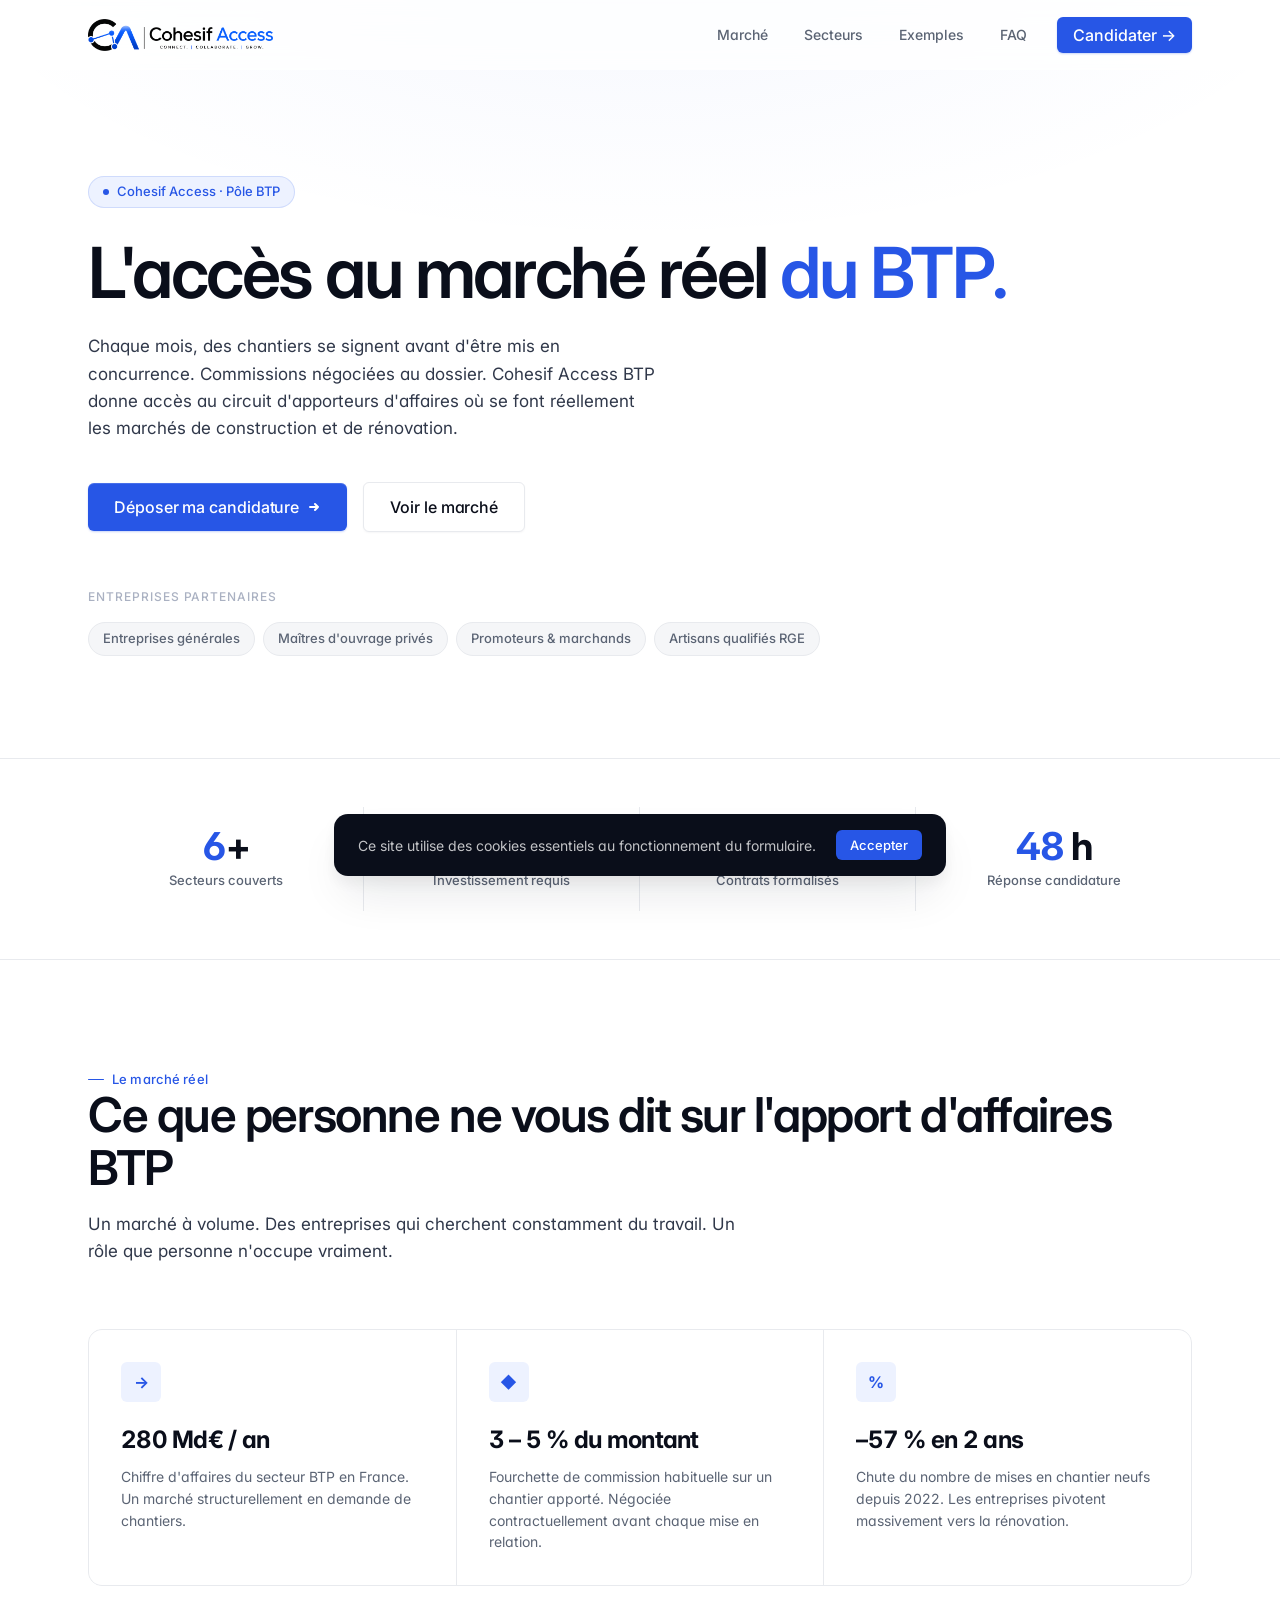
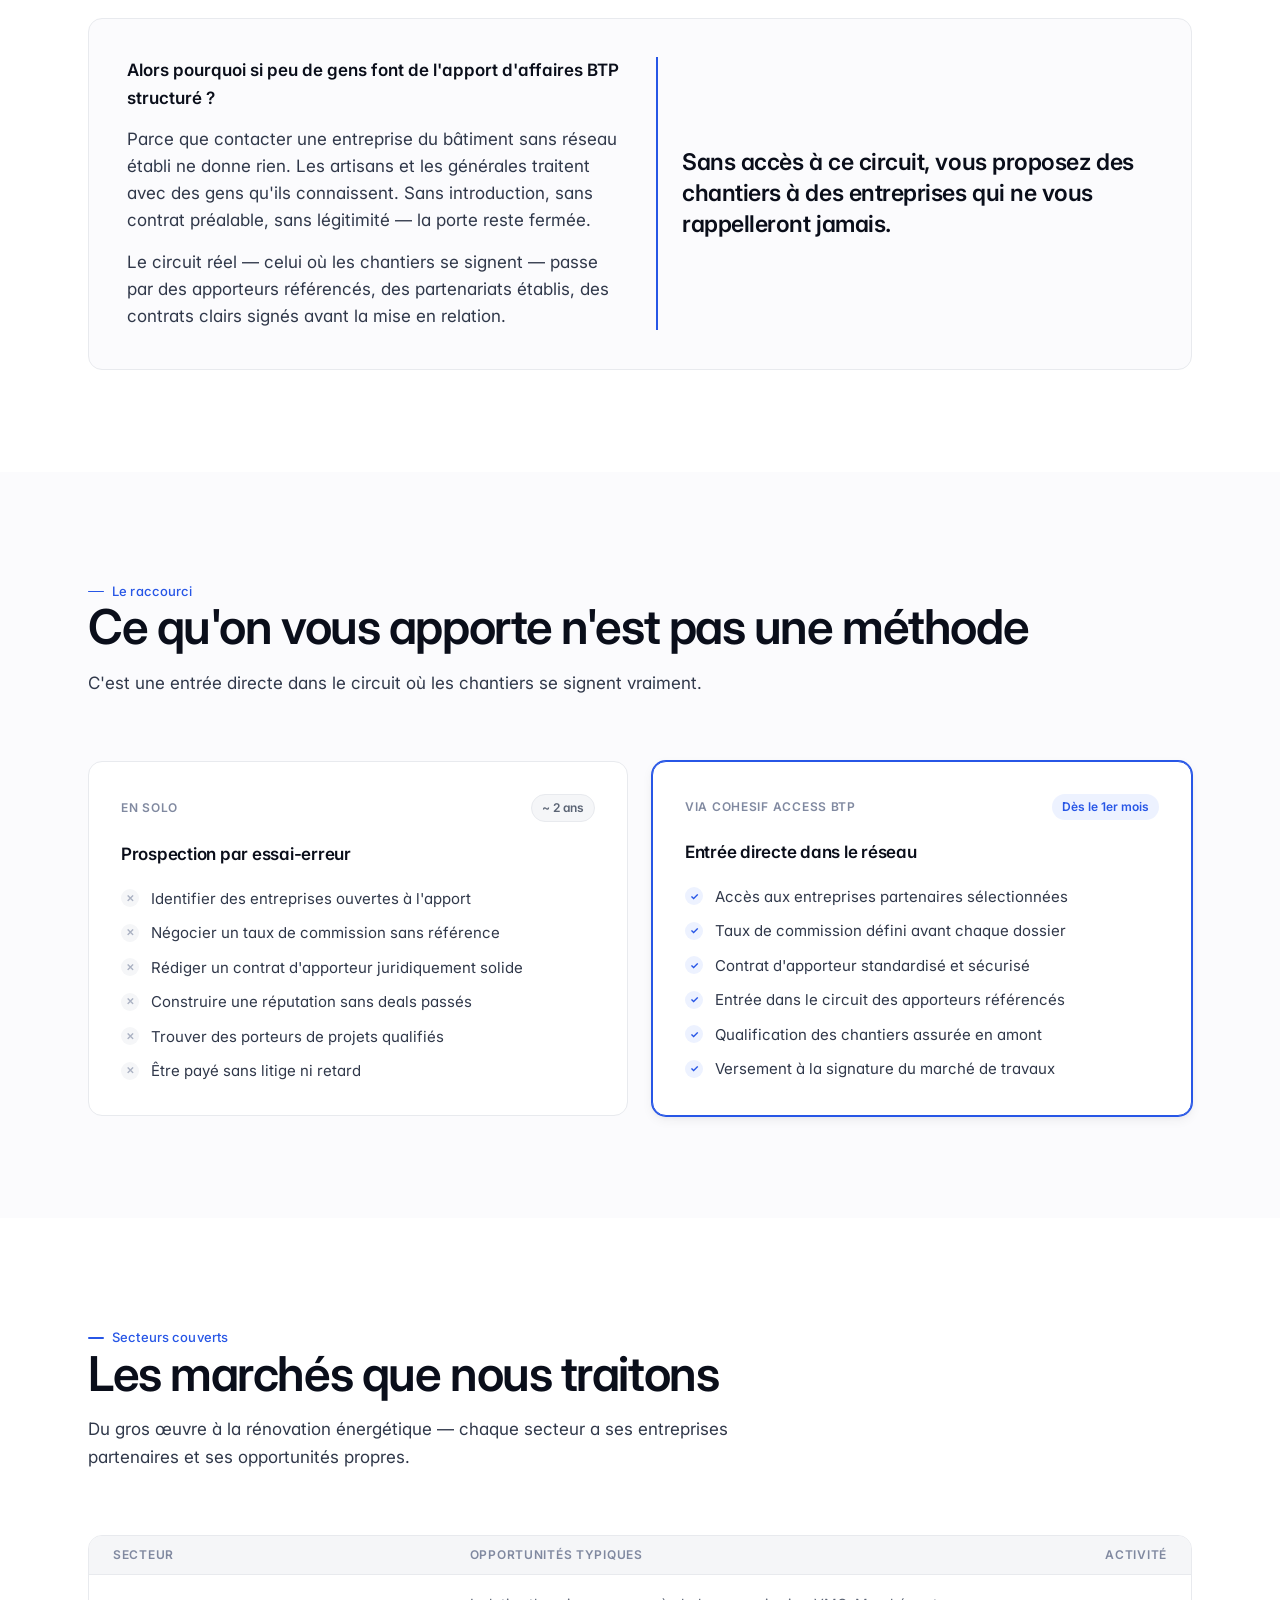
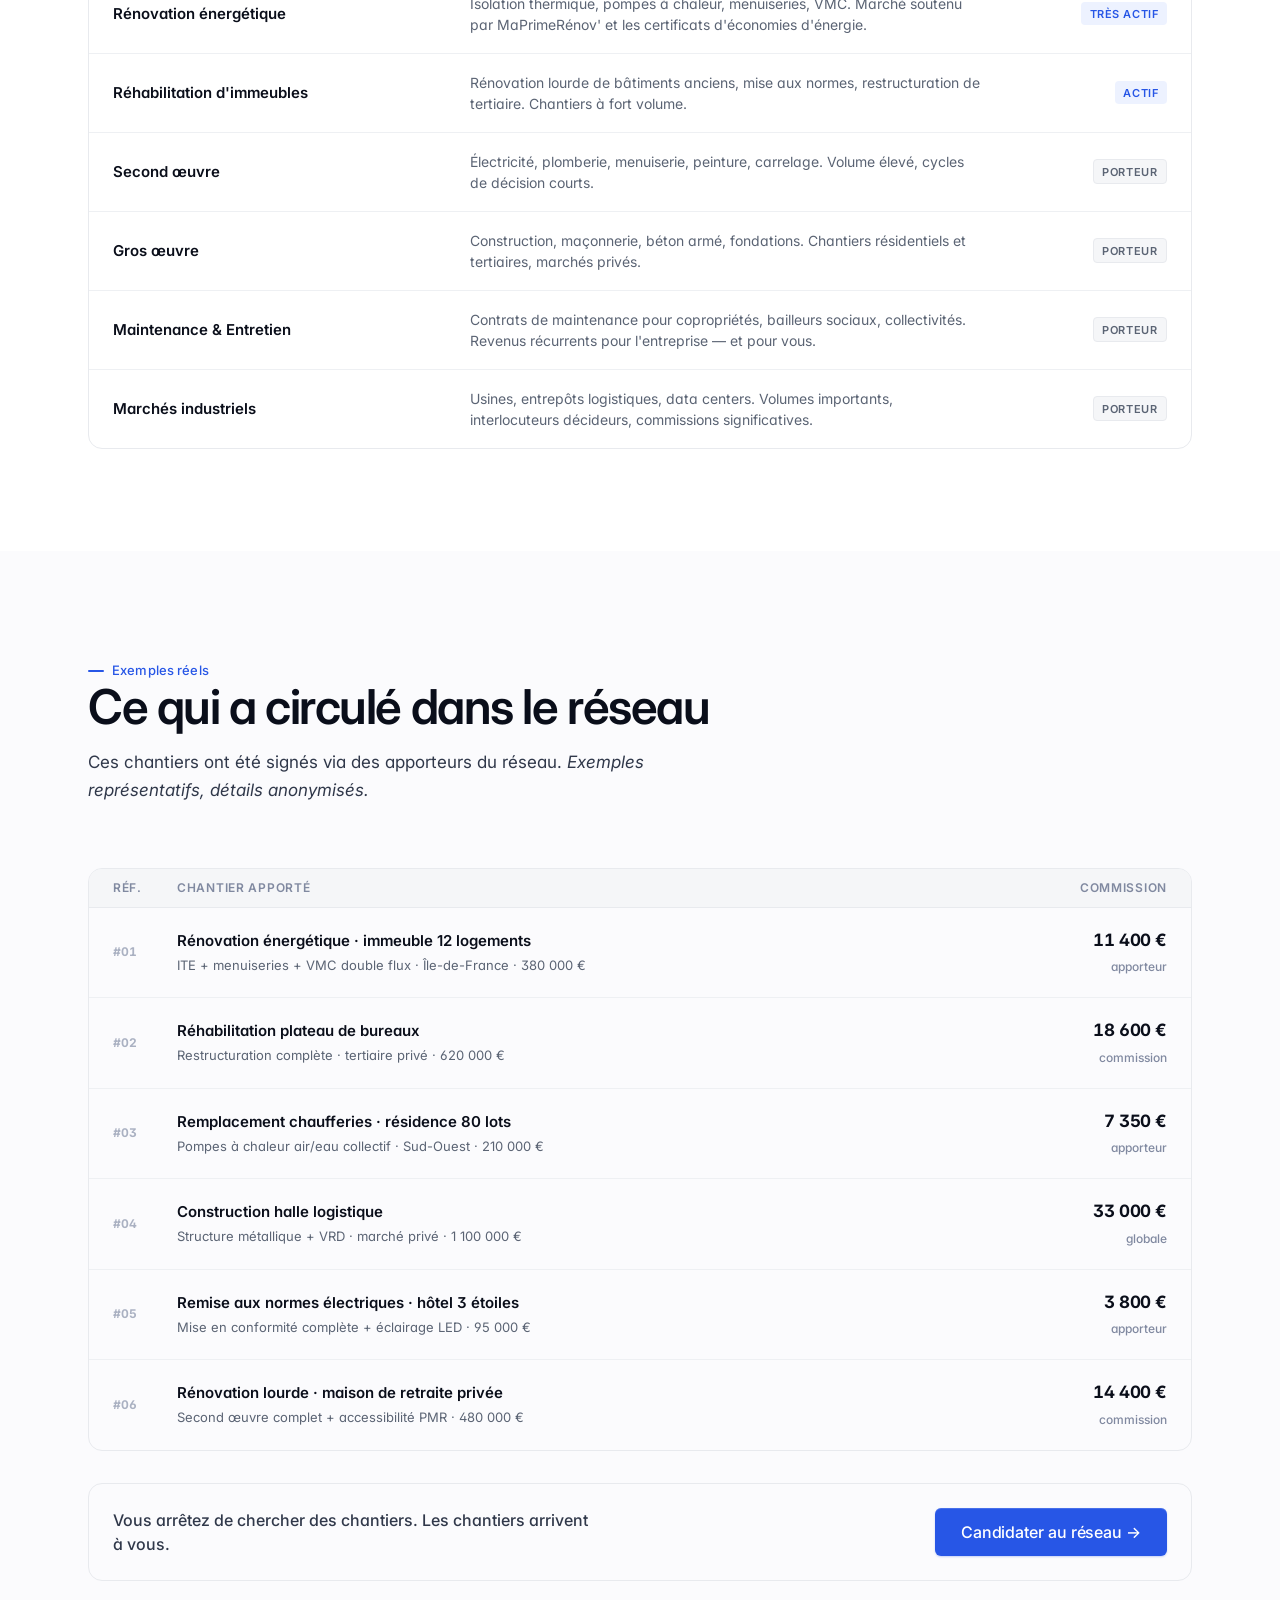
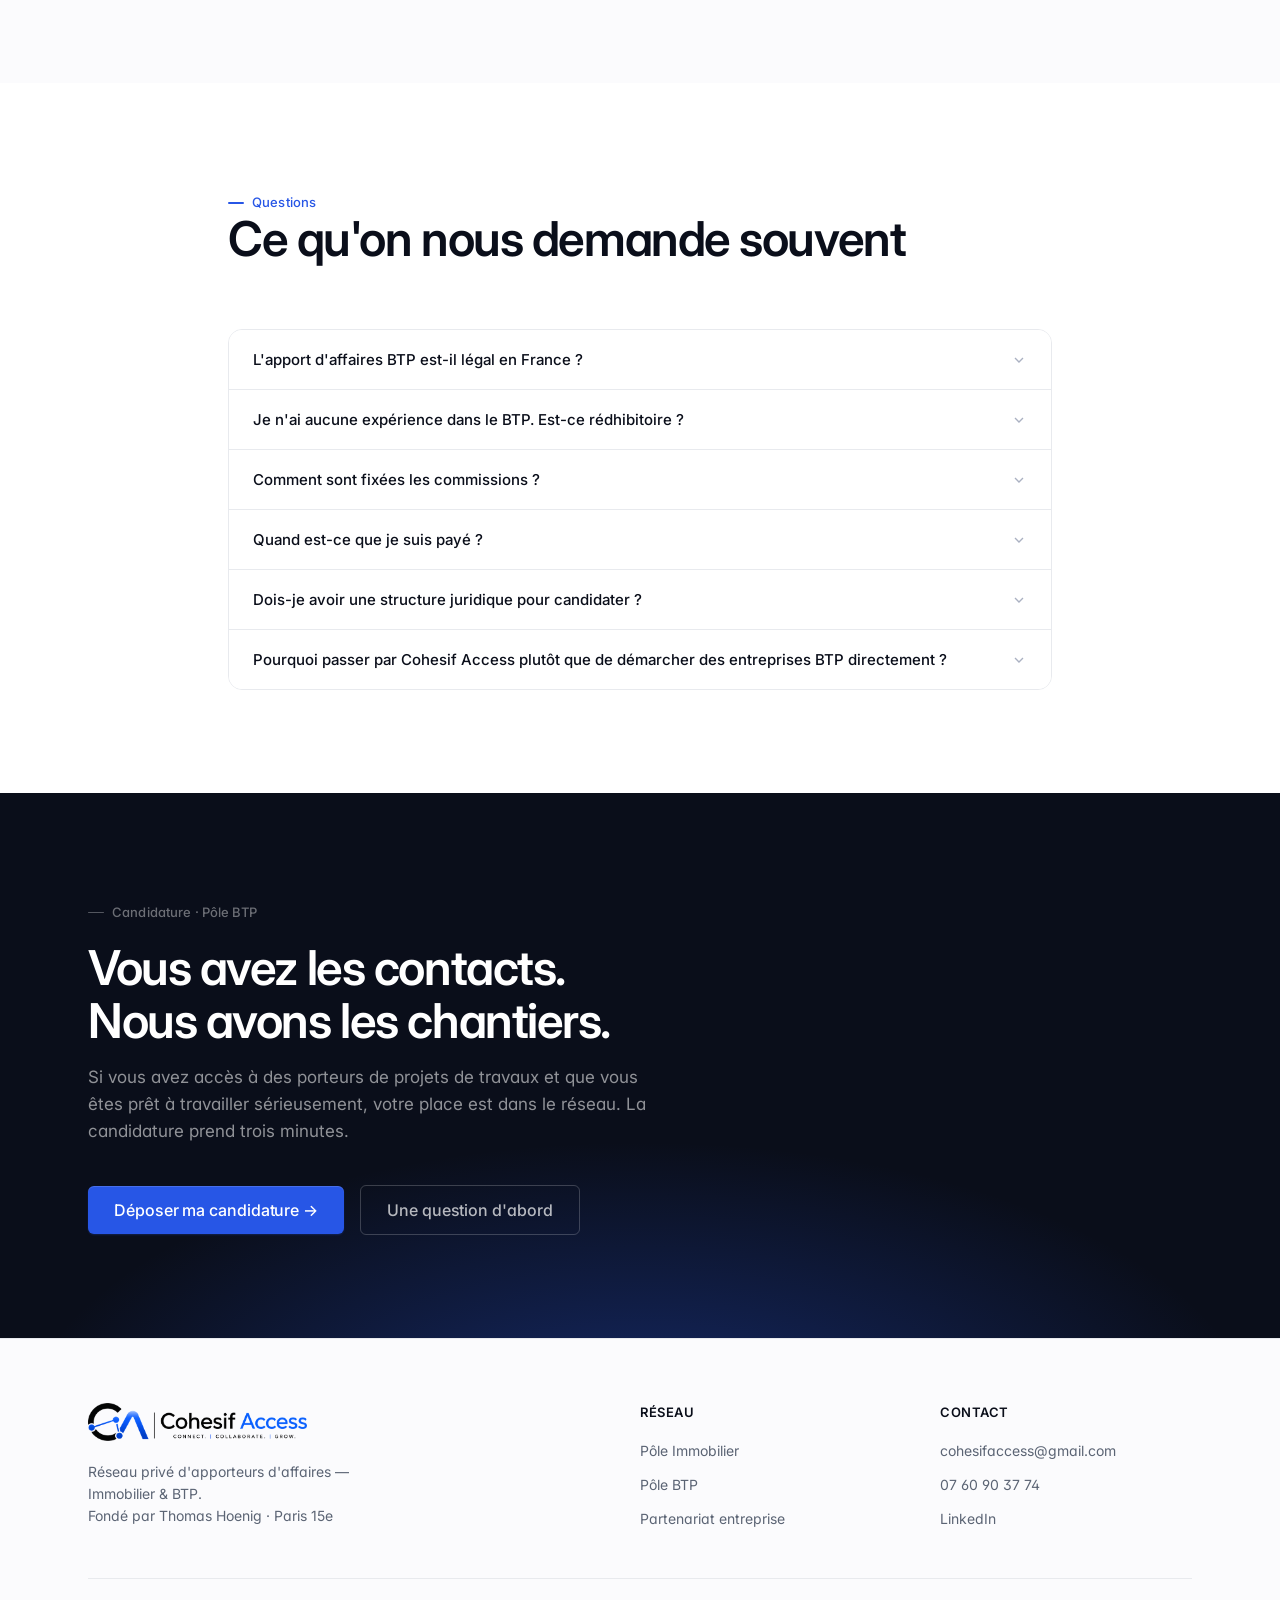
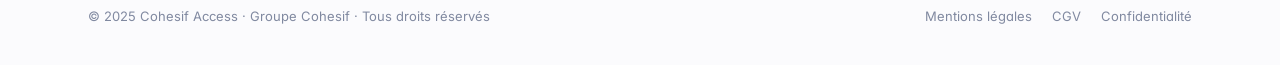
==== commit 9fb60c83: "fix: lien pôle BTP sorti de la nav — barre dédiée sous le header sur mobile" ====
--- a/btp.html
+++ b/btp.html
@@ -218,19 +218,24 @@
   transform: translateY(-1px);
   box-shadow: 0 4px 12px rgba(39, 86, 230, 0.35);
 }
-@media (max-width: 820px) { .nav__links a:not(.nav__cta):not(.nav__pole) { display: none; } }
-.nav__pole {
-  font-size: 0.75rem;
+@media (max-width: 820px) { .nav__links a:not(.nav__cta) { display: none; } }
+.pole-bar {
+  display: none;
+  background: var(--accent-soft);
+  border-bottom: 1px solid rgba(39,86,230,0.15);
+  text-align: center;
+  padding: 0.55rem 1rem;
+}
+.pole-bar__link {
+  font-size: 0.8125rem;
   font-weight: 600;
-  color: var(--accent) !important;
-  background: var(--accent-soft) !important;
-  border: 1px solid rgba(39,86,230,0.18);
-  padding: 0.25rem 0.6rem !important;
-  border-radius: 20px !important;
-  white-space: nowrap;
-}
+  color: var(--accent);
+  text-decoration: none;
+  letter-spacing: 0.01em;
+}
+.pole-bar__link span { opacity: 0.7; }
 @media (max-width: 820px) {
-  .nav__pole { font-size: 0.6875rem; padding: 0.2rem 0.5rem !important; }
+  .pole-bar { display: block; }
 }
 
 /* ── Boutons ── */
@@ -772,11 +777,14 @@
       <a href="#secteurs">Secteurs</a>
       <a href="#chantiers">Exemples</a>
       <a href="#faq">FAQ</a>
-      <a href="/" class="nav__pole">← Immobilier</a>
       <button class="nav__cta" id="nav-cta">Candidater →</button>
     </nav>
   </div>
 </header>
+
+<div class="pole-bar">
+  <a href="/" class="pole-bar__link"><span>←</span> Cohesif Access · Pôle Immobilier</a>
+</div>
 
 <main id="content" role="main">
 
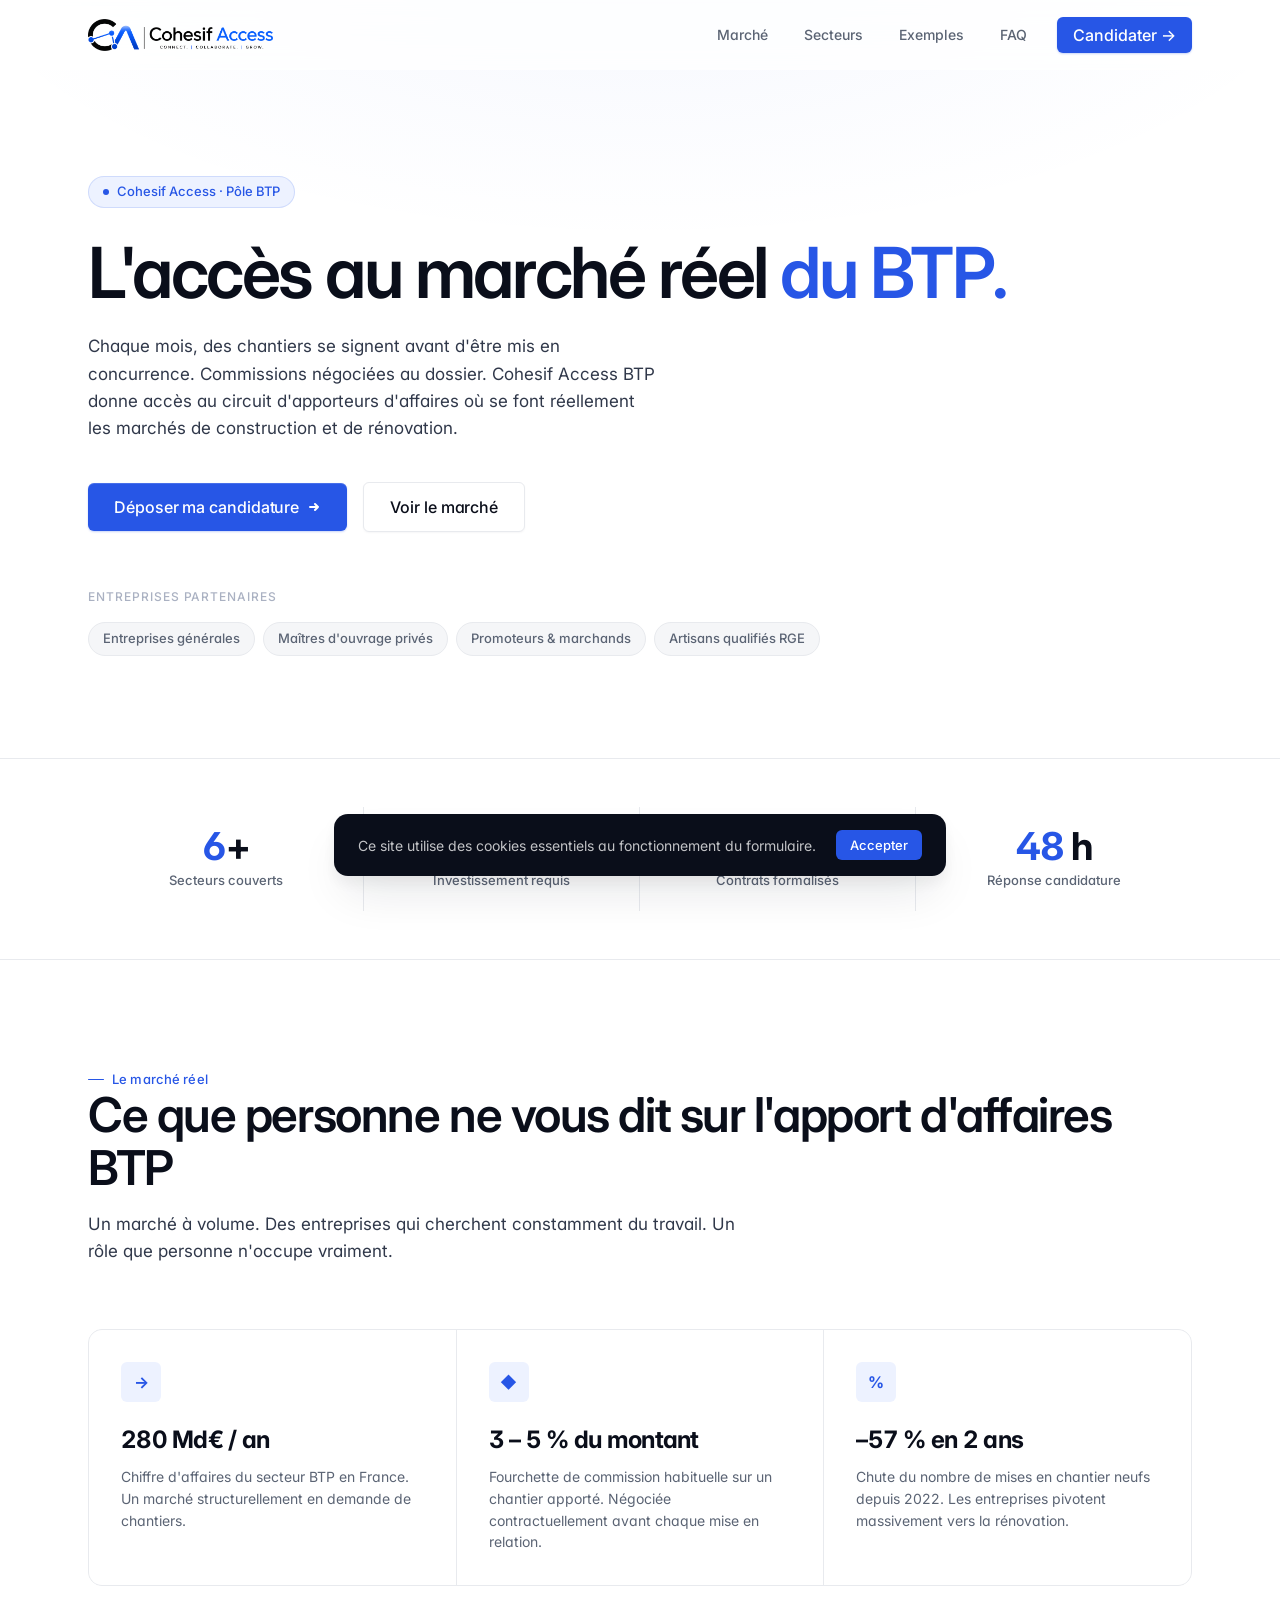
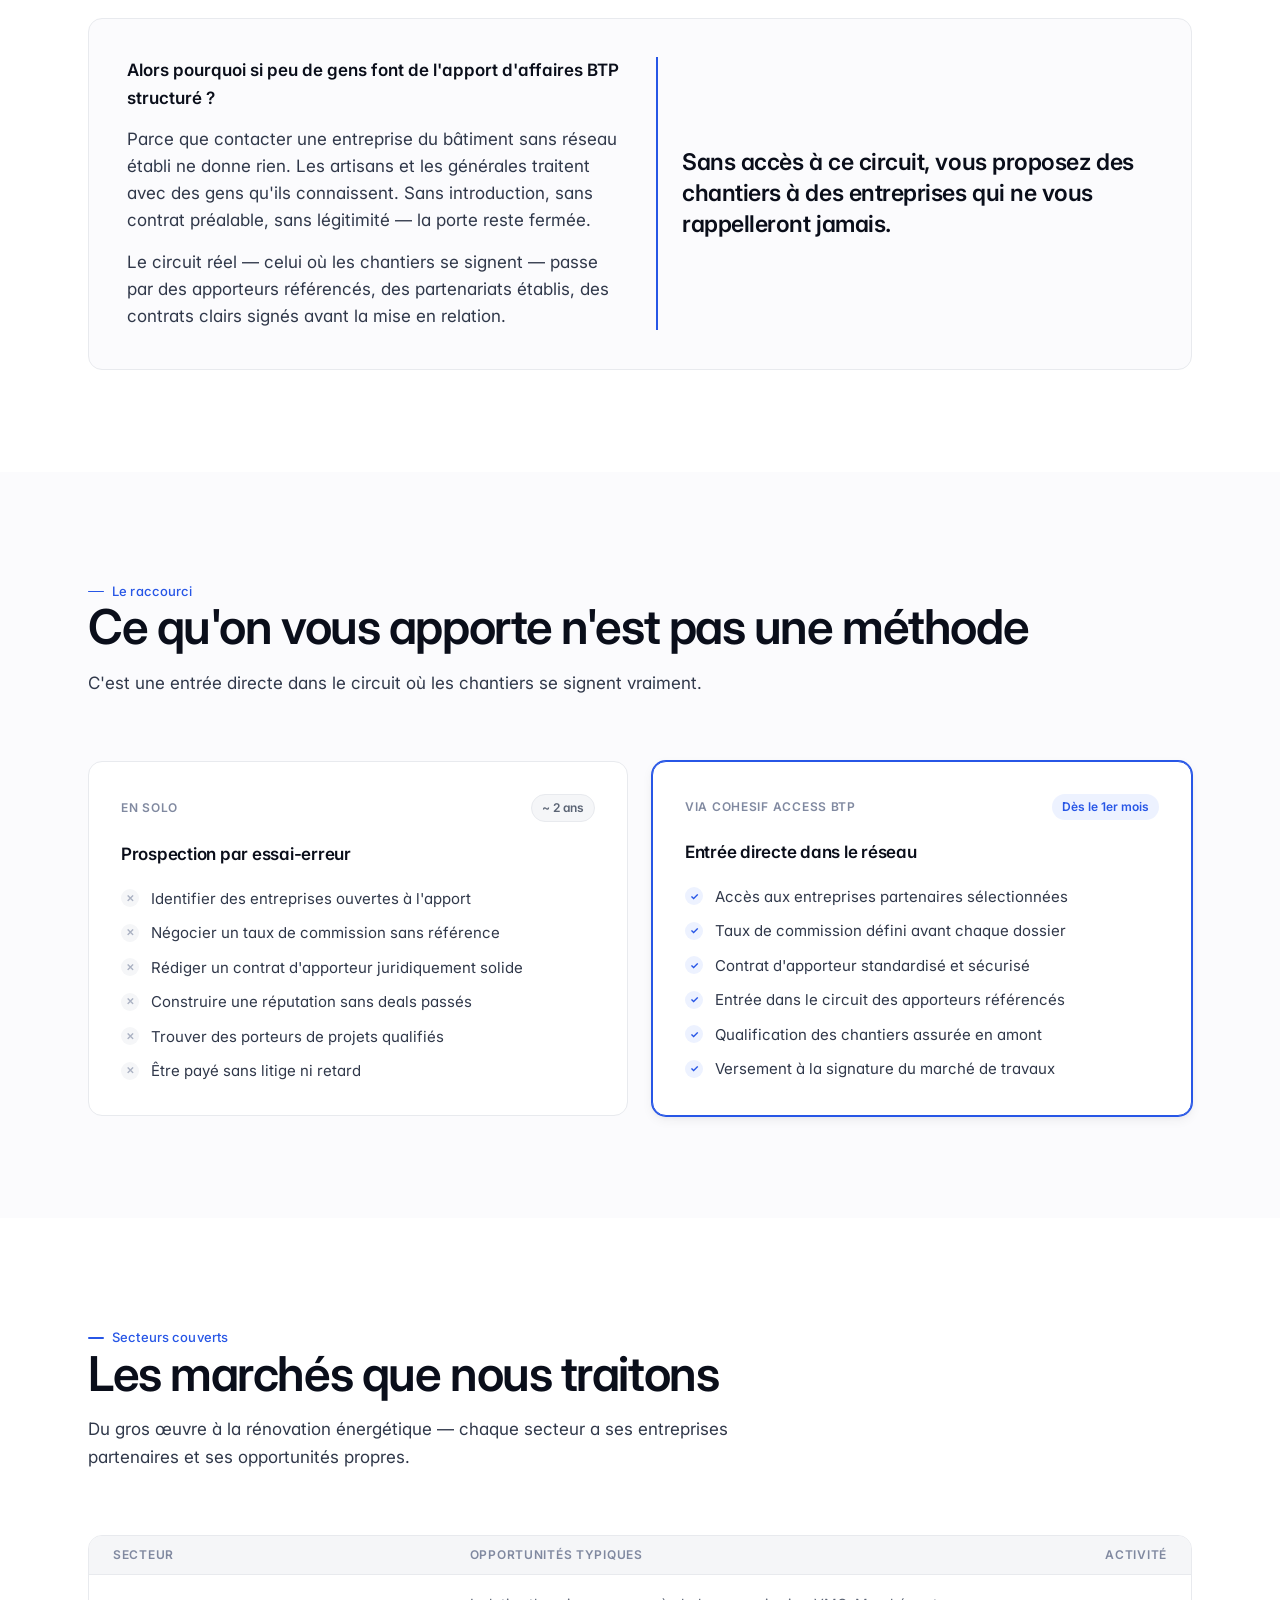
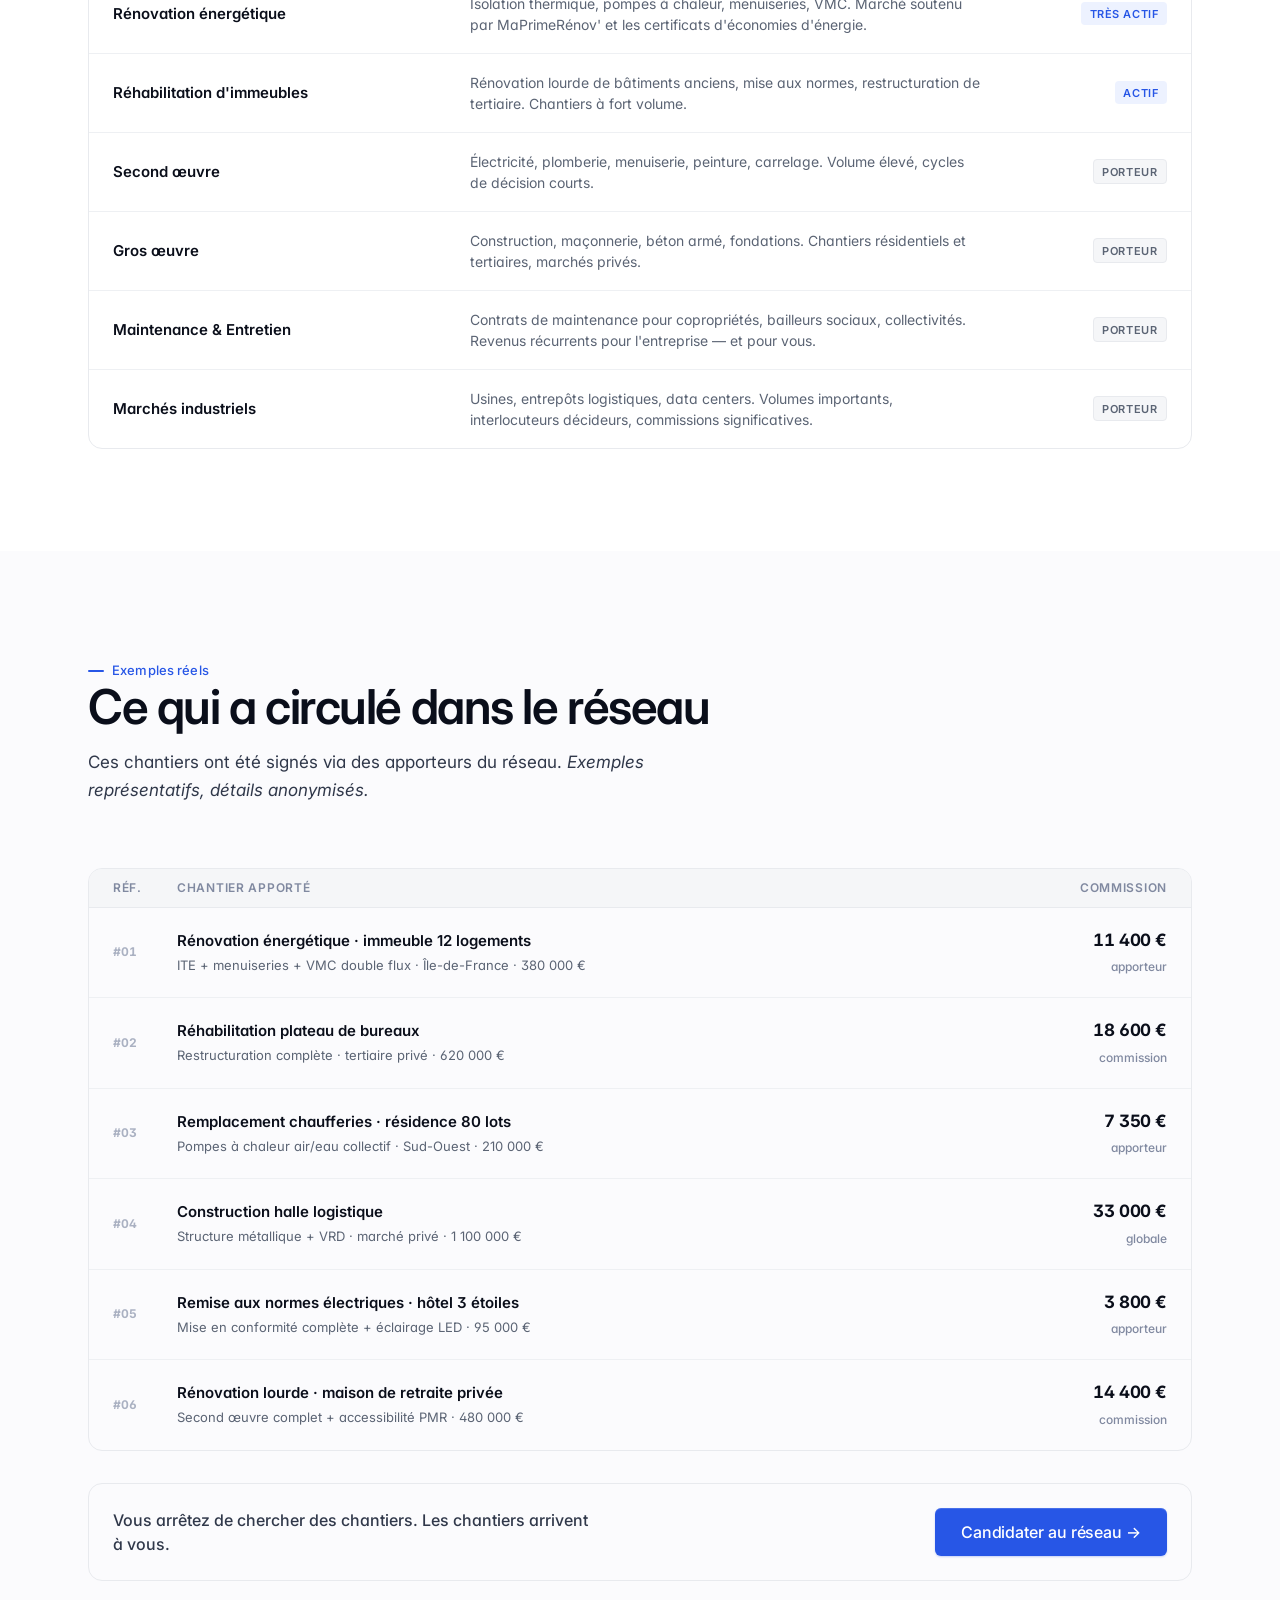
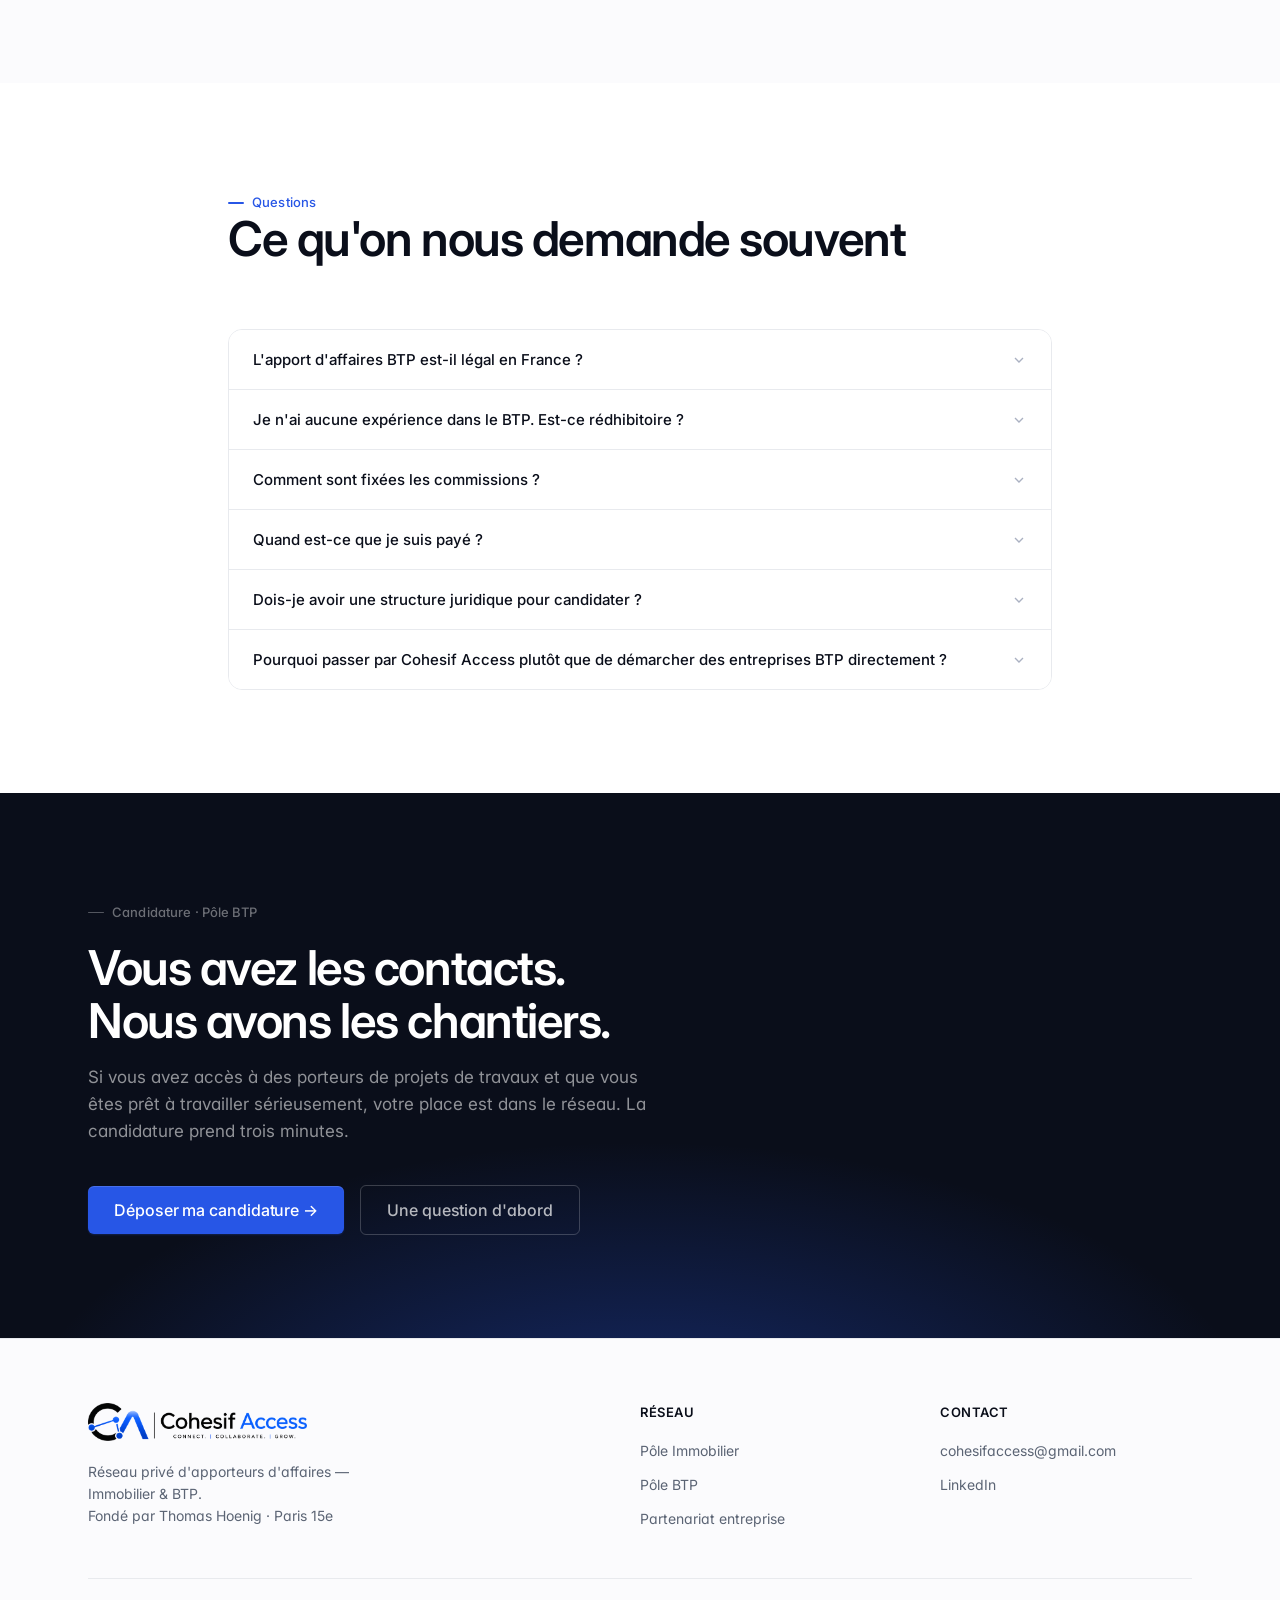
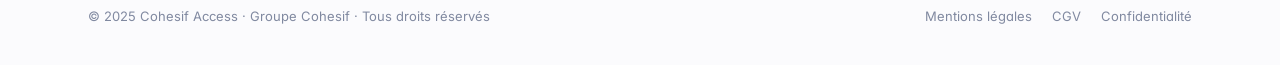
==== commit 4530bf25: "fix: retirer numéro de téléphone +33760903774 de tous les fichiers" ====
--- a/btp.html
+++ b/btp.html
@@ -221,10 +221,14 @@
 @media (max-width: 820px) { .nav__links a:not(.nav__cta) { display: none; } }
 .pole-bar {
   display: none;
+  position: fixed;
+  top: 64px;
+  left: 0; right: 0;
+  z-index: 79;
   background: var(--accent-soft);
-  border-bottom: 1px solid rgba(39,86,230,0.15);
+  border-bottom: 1px solid rgba(39,86,230,0.2);
   text-align: center;
-  padding: 0.55rem 1rem;
+  padding: 0.5rem 1rem;
 }
 .pole-bar__link {
   font-size: 0.8125rem;
@@ -233,9 +237,10 @@
   text-decoration: none;
   letter-spacing: 0.01em;
 }
-.pole-bar__link span { opacity: 0.7; }
+.pole-bar__link { white-space: nowrap; overflow: hidden; text-overflow: ellipsis; }
 @media (max-width: 820px) {
   .pole-bar { display: block; }
+  .hero { padding-top: 9.5rem; }
 }
 
 /* ── Boutons ── */
@@ -783,7 +788,7 @@
 </header>
 
 <div class="pole-bar">
-  <a href="/" class="pole-bar__link"><span>←</span> Cohesif Access · Pôle Immobilier</a>
+  <a href="/" class="pole-bar__link">← Pôle Immobilier · Apport d'affaires</a>
 </div>
 
 <main id="content" role="main">
@@ -1160,7 +1165,6 @@
         <h4>Contact</h4>
         <ul>
           <li><a href="mailto:cohesifaccess@gmail.com">cohesifaccess@gmail.com</a></li>
-          <li><a href="tel:+33760903774">07 60 90 37 74</a></li>
           <li><a href="https://www.linkedin.com/in/thomas-hoenig-b68427298" target="_blank" rel="noopener">LinkedIn</a></li>
         </ul>
       </div>
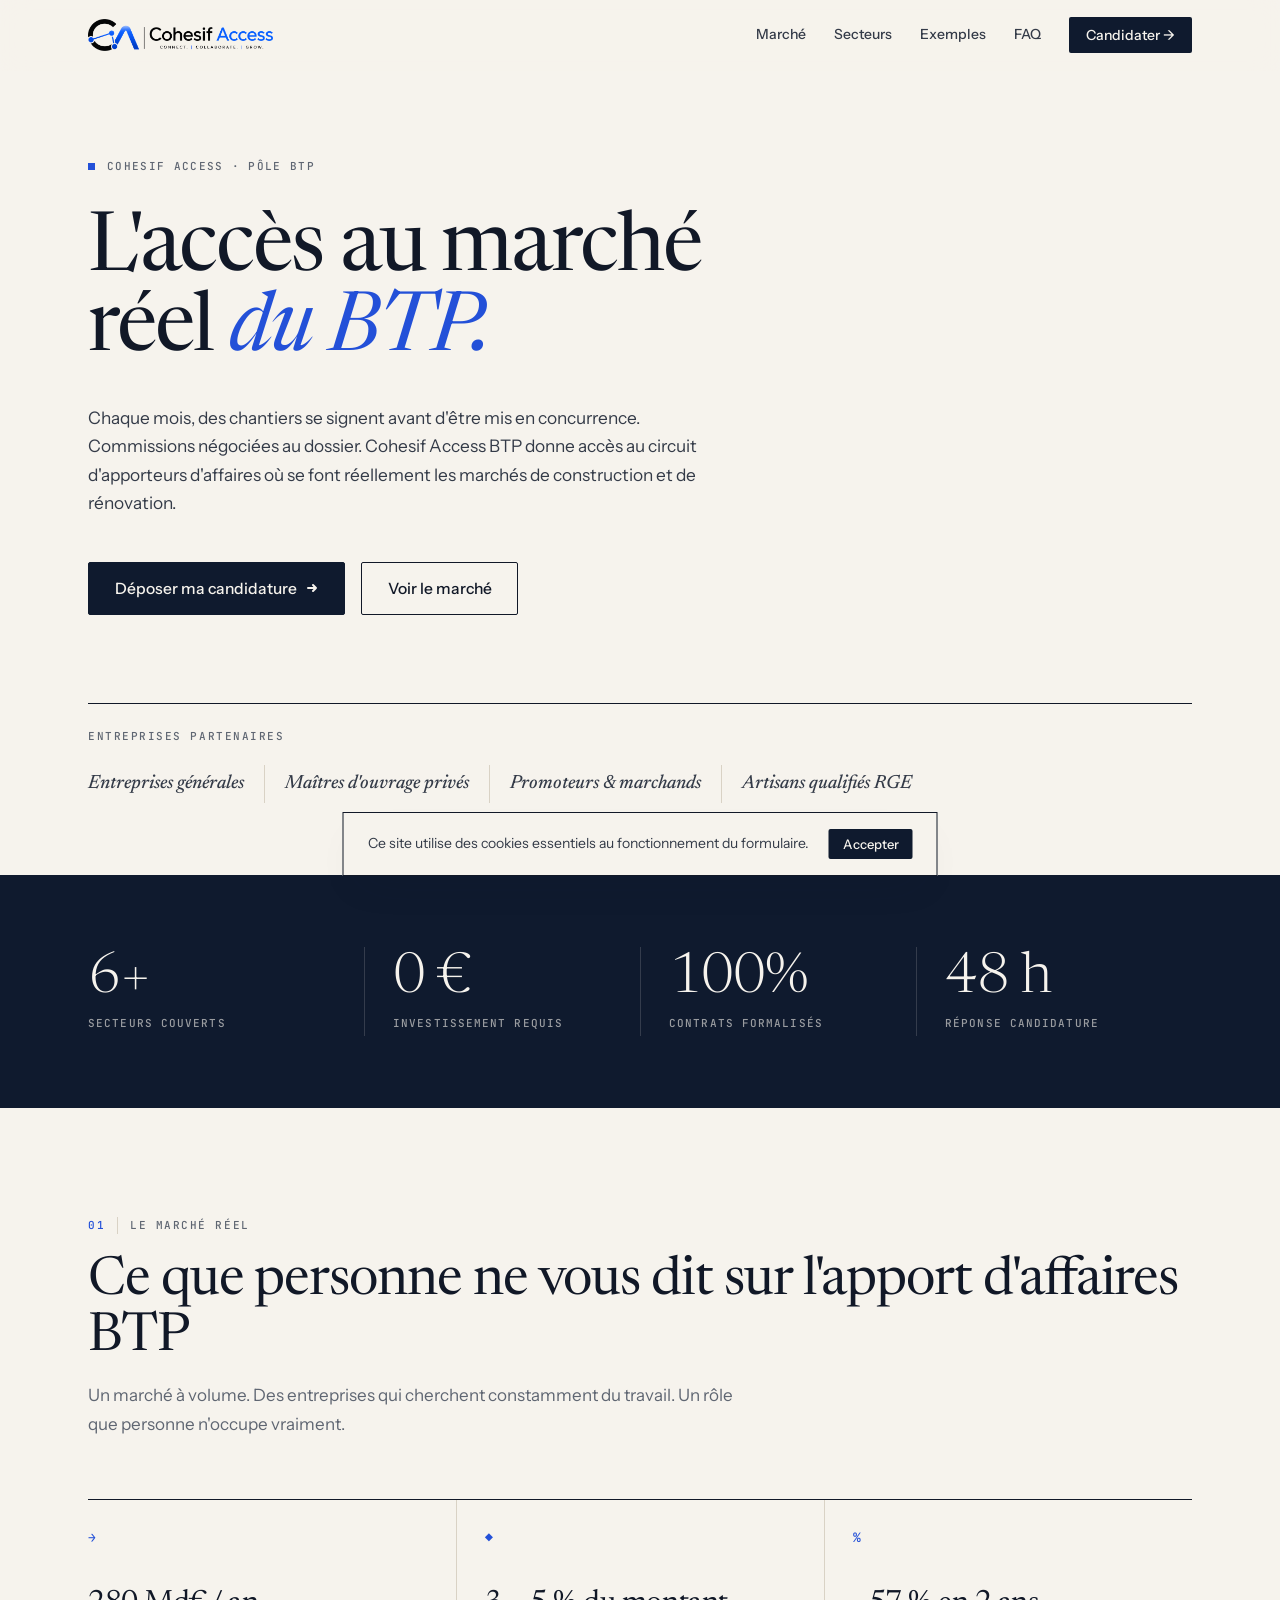
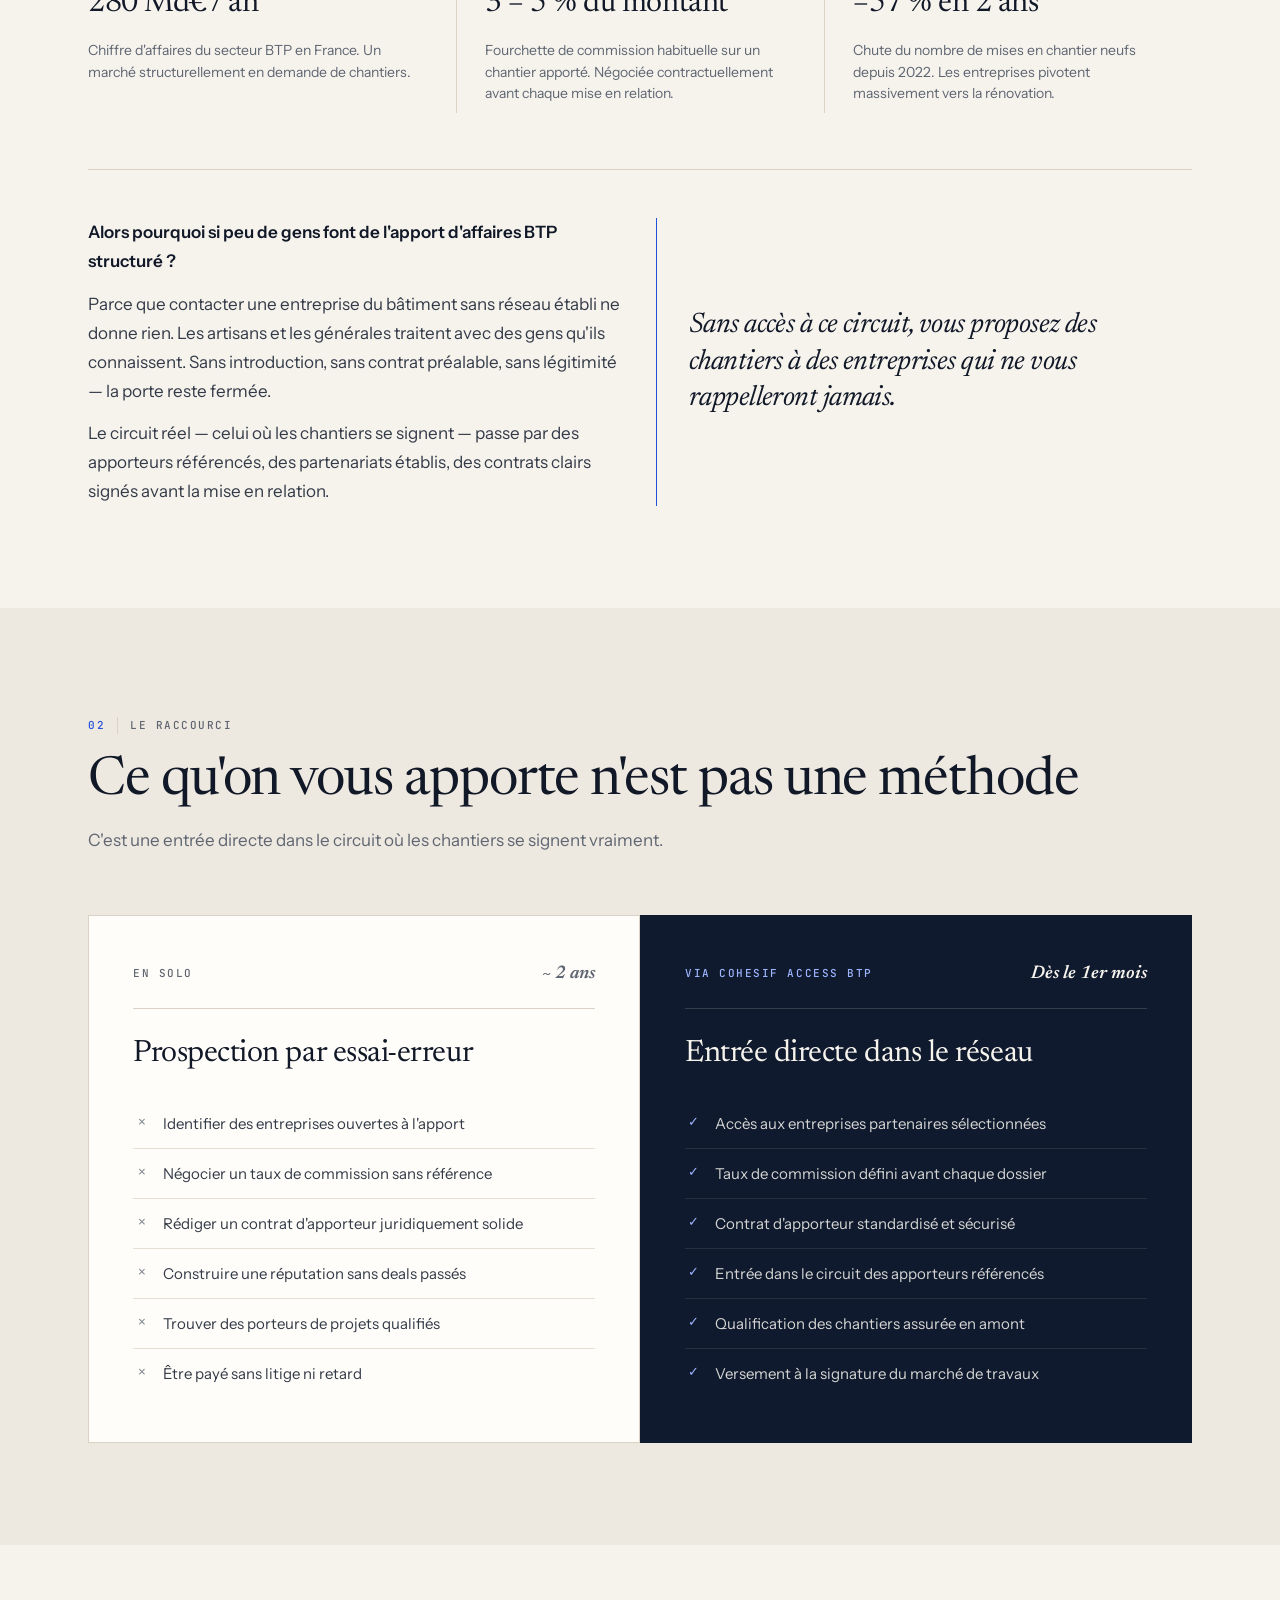
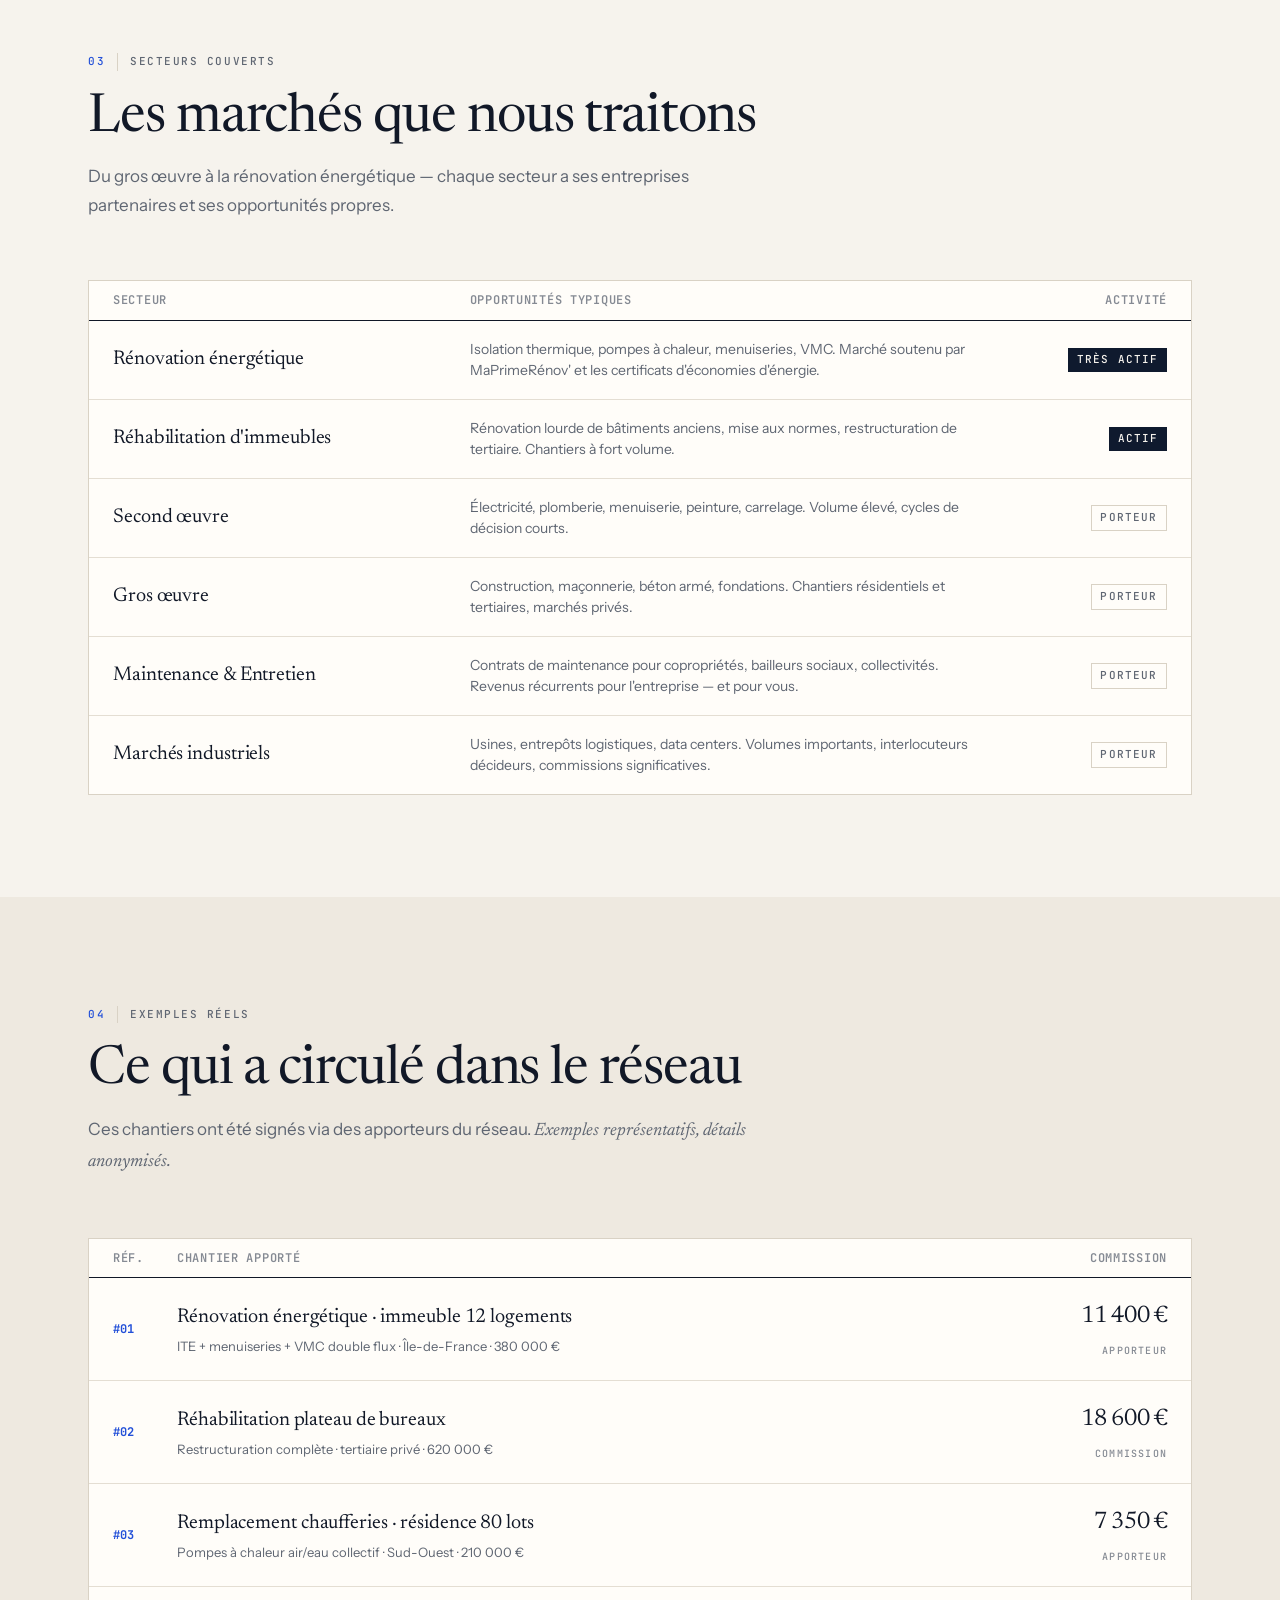
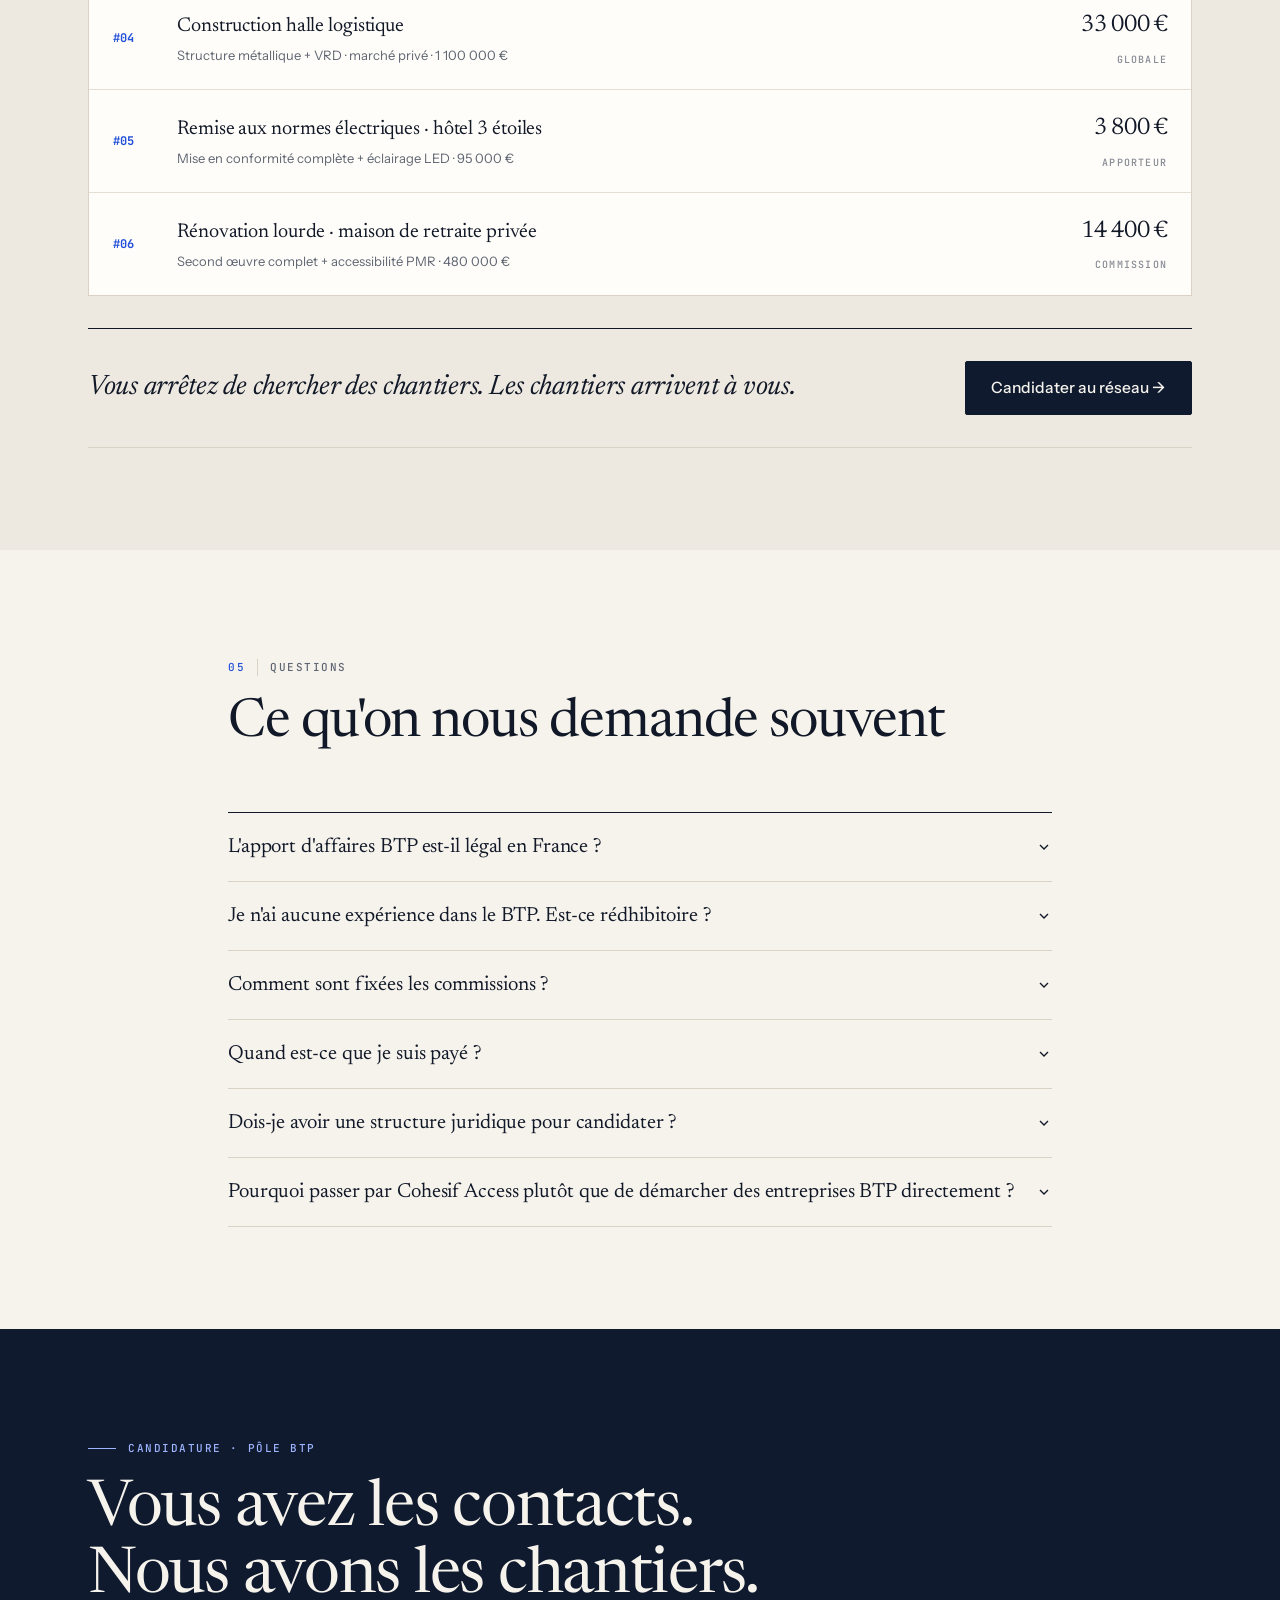
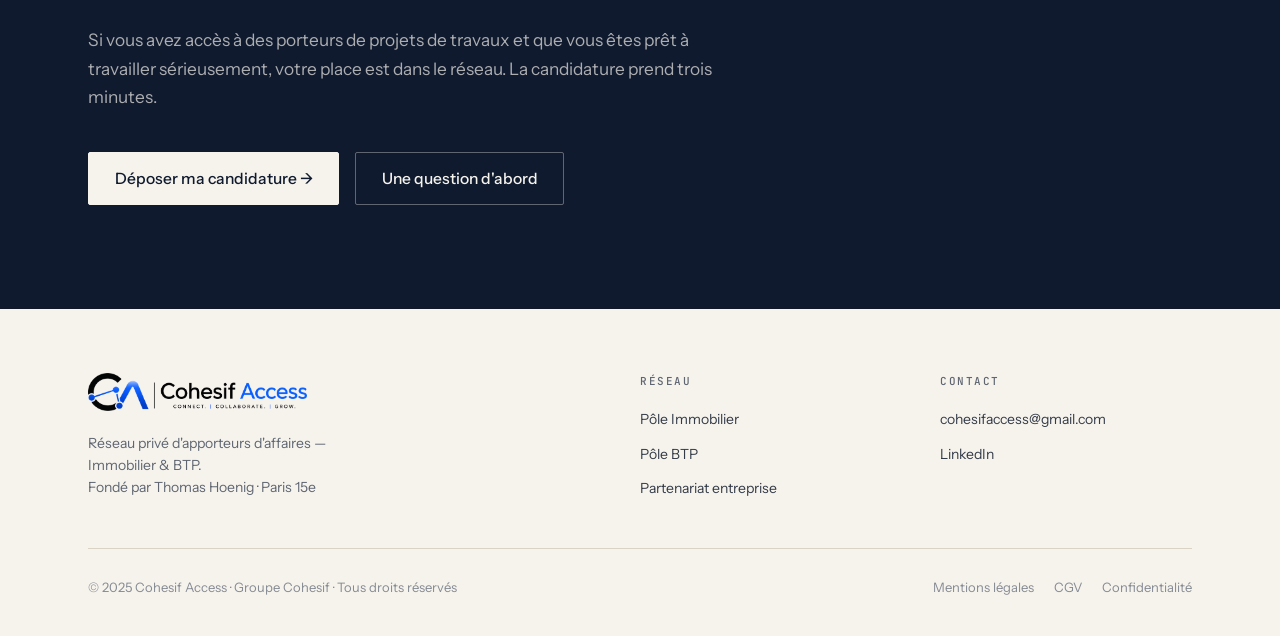
==== commit dc130d2b: "Refonte visuelle du site (immobilier + BTP) sans changement de contenu Nouvelle direction : papier c" ====
--- a/btp.html
+++ b/btp.html
@@ -5,7 +5,7 @@
 <meta name="viewport" content="width=device-width, initial-scale=1.0" />
 <meta name="color-scheme" content="light only" />
 <meta name="supported-color-schemes" content="light" />
-<meta name="theme-color" content="#2756e6" />
+<meta name="theme-color" content="#0f1a2e" />
 
 <title>Cohesif Access BTP — Réseau Privé d'Apporteurs d'Affaires BTP & Construction</title>
 <meta name="description" content="Rejoignez le réseau privé d'apporteurs d'affaires BTP Cohesif Access. Apportez des chantiers qualifiés à des entreprises sélectionnées. Commissions négociées sur chaque dossier. Sur candidature." />
@@ -30,8 +30,8 @@
 
 <link rel="preconnect" href="https://fonts.googleapis.com">
 <link rel="preconnect" href="https://fonts.gstatic.com" crossorigin>
-<link rel="preload" href="https://fonts.googleapis.com/css2?family=Inter:wght@300;400;500;600;700&display=swap" as="style">
-<link href="https://fonts.googleapis.com/css2?family=Inter:wght@300;400;500;600;700&display=swap" rel="stylesheet">
+<link rel="preload" href="https://fonts.googleapis.com/css2?family=Instrument+Sans:wght@400;500;600&family=JetBrains+Mono:wght@400;500&family=Newsreader:ital,opsz,wght@0,6..72,300;0,6..72,400;0,6..72,500;1,6..72,400&display=swap" as="style">
+<link href="https://fonts.googleapis.com/css2?family=Instrument+Sans:wght@400;500;600&family=JetBrains+Mono:wght@400;500&family=Newsreader:ital,opsz,wght@0,6..72,300;0,6..72,400;0,6..72,500;1,6..72,400&display=swap" rel="stylesheet">
 
 <style>
 /* ═══════════════════════════════════════════════════════════════
@@ -768,6 +768,7 @@
 .cookie__accept:hover { background: var(--accent-dark); }
 @media (max-width: 600px) { .cookie { flex-direction: column; align-items: flex-start; } }
 </style>
+<link rel="stylesheet" href="assets/refonte.css">
 </head>
 <body>
 
@@ -775,7 +776,7 @@
 <header class="nav" id="nav">
   <div class="nav__inner">
     <a href="/" class="brand">
-      <img src="[data-uri]" alt="Cohesif Access" class="brand__logo" />
+      <img src="img/6848dadb4e.png" alt="Cohesif Access" class="brand__logo" />
     </a>
     <nav class="nav__links" aria-label="Navigation BTP">
       <a href="#marche">Marché</a>
@@ -1149,7 +1150,7 @@
     <div class="foot__grid">
       <div class="foot__brand">
         <a href="/" class="brand">
-          <img src="[data-uri]" alt="Cohesif Access" class="brand__logo foot__brand-logo" />
+          <img src="img/6848dadb4e.png" alt="Cohesif Access" class="brand__logo foot__brand-logo" />
         </a>
         <p>Réseau privé d'apporteurs d'affaires — Immobilier & BTP.<br>Fondé par Thomas Hoenig · Paris 15e</p>
       </div>
--- a/assets/refonte.css
+++ b/assets/refonte.css
@@ -0,0 +1,852 @@
+/* ═══════════════════════════════════════════════════════════════
+   COHESIF ACCESS · Refonte visuelle
+   Direction : registre privé — papier chaud, encre marine,
+   serif éditorial, filets fins. Le bleu du logo est réservé
+   aux accents. Chargé après les styles intégrés de chaque page.
+   ═══════════════════════════════════════════════════════════════ */
+
+:root {
+  --paper: #f6f3ed;
+  --paper-2: #eee9e0;
+  --card: #fffdf9;
+  --navy: #0f1a2e;
+  --navy-2: #17243d;
+
+  --white: #fffdf9;
+  --bg: #eee9e0;
+  --bg-soft: #e8e2d7;
+  --bg-blue: #eee9e0;
+  --bg-accent: #eee9e0;
+
+  --ink-900: #111827;
+  --ink-700: #343b48;
+  --ink-500: #5f6672;
+  --ink-400: #858a93;
+  --ink-300: #b7b3aa;
+
+  --line: #d9d2c5;
+  --line-soft: #e4ded3;
+
+  --accent: #2350d8;
+  --accent-dark: #1a3eaa;
+  --accent-mid: #1a3eaa;
+  --accent-soft: #e6e9f3;
+
+  --serif: 'Newsreader', 'Iowan Old Style', Georgia, serif;
+  --sans: 'Instrument Sans', -apple-system, 'Segoe UI', sans-serif;
+  --mono: 'JetBrains Mono', ui-monospace, 'SFMono-Regular', Menlo, monospace;
+
+  --r-sm: 2px;
+  --r: 3px;
+  --r-lg: 4px;
+  --r-xl: 4px;
+
+  --shadow-xs: none;
+  --shadow-sm: none;
+  --shadow-md: 0 1px 0 rgba(17, 24, 39, 0.04);
+  --shadow-lg: 0 18px 40px -24px rgba(15, 26, 46, 0.35);
+  --shadow-xl: 0 30px 60px -30px rgba(15, 26, 46, 0.45);
+}
+
+html { background: var(--paper); }
+body {
+  background: var(--paper) !important;
+  color: var(--ink-900);
+  font-family: var(--sans);
+  font-feature-settings: "kern", "liga";
+  line-height: 1.55;
+}
+@media (prefers-color-scheme: dark) {
+  html, body { background: var(--paper) !important; color: var(--ink-900) !important; }
+}
+::selection { background: var(--navy); color: var(--paper); }
+
+/* ── Typographie ───────────────────────────────────────────── */
+.display-xl, .display-l, .display-m, .display-s,
+.compare__title, .level__name, .founder__name, .pole__title,
+.modal__title, .contact-section__title, .modal--confirm h3 {
+  font-family: var(--serif);
+  font-weight: 400;
+  font-optical-sizing: auto;
+  color: var(--ink-900);
+}
+.display-xl { font-size: clamp(2.6rem, 6.4vw, 5.6rem); line-height: 0.98; letter-spacing: -0.025em; }
+.display-l  { font-size: clamp(2rem, 4.2vw, 3.4rem); line-height: 1.04; letter-spacing: -0.02em; }
+.display-m  { font-size: clamp(1.6rem, 2.8vw, 2.25rem); line-height: 1.12; letter-spacing: -0.015em; }
+.display-s  { letter-spacing: -0.01em; }
+
+.accent, .hero h1 span.accent, .hero__title .accent, .final h2 span {
+  font-style: italic;
+  color: var(--accent);
+}
+
+.eyebrow,
+.contact-section__eyebrow,
+.modal__eyebrow,
+.final__eyebrow,
+.level__step,
+.compare__label,
+.foot__col h4,
+.logos-bar__label,
+.deals__header, .sectors__header, .chantiers__header,
+.pole__tag {
+  font-family: var(--mono);
+  font-size: 0.6875rem;
+  font-weight: 500;
+  letter-spacing: 0.14em;
+  text-transform: uppercase;
+}
+.eyebrow { color: var(--ink-500); gap: 0.75rem; }
+.eyebrow::before {
+  width: 28px;
+  height: 1px;
+  background: currentColor;
+  border-radius: 0;
+}
+
+/* Numérotation discrète des sections */
+main { counter-reset: chap; }
+.section .section__head .eyebrow { counter-increment: chap; }
+.section .section__head .eyebrow::before {
+  content: counter(chap, decimal-leading-zero);
+  width: auto;
+  height: auto;
+  background: none;
+  color: var(--accent);
+  padding-right: 0.75rem;
+  border-right: 1px solid var(--line);
+}
+
+.lede { color: var(--ink-700); font-size: clamp(1.0625rem, 1.35vw, 1.2rem); line-height: 1.65; }
+.body-l { color: var(--ink-700); line-height: 1.7; }
+.body-m, .body-s { color: var(--ink-500); }
+strong { color: var(--ink-900); font-weight: 600; }
+em { font-family: var(--serif); font-size: 1.06em; }
+
+/* ── Navigation ────────────────────────────────────────────── */
+.nav { background: rgba(246, 243, 237, 0.86); }
+.nav.scrolled { background: rgba(246, 243, 237, 0.95); border-bottom-color: var(--line); }
+.nav__links { gap: 0.25rem; }
+.nav__links a {
+  font-size: 0.875rem;
+  color: var(--ink-700);
+  border-radius: 0;
+  padding: 0.5rem 0.75rem;
+  background: none !important;
+}
+.nav__links a:hover { color: var(--ink-900); text-decoration: underline; text-underline-offset: 6px; text-decoration-thickness: 1px; }
+.nav__cta {
+  background: var(--navy) !important;
+  color: var(--paper) !important;
+  border-radius: var(--r-sm);
+  box-shadow: none;
+  font-size: 0.875rem;
+  padding: 0.55rem 1.05rem !important;
+  margin-left: 0.75rem;
+}
+.nav__cta:hover { background: var(--accent) !important; transform: none; box-shadow: none; }
+
+.pole-bar {
+  background: var(--navy);
+  border-bottom: none;
+}
+.pole-bar__link {
+  color: var(--paper);
+  font-family: var(--mono);
+  font-size: 0.6875rem;
+  font-weight: 500;
+  letter-spacing: 0.08em;
+  text-transform: uppercase;
+}
+
+/* ── Boutons ───────────────────────────────────────────────── */
+.btn {
+  border-radius: var(--r-sm);
+  font-weight: 500;
+  letter-spacing: 0;
+  padding: 0.85rem 1.35rem;
+}
+.btn--lg { padding: 1rem 1.6rem; font-size: 0.975rem; }
+.btn--primary, .btn--accent {
+  background: var(--navy);
+  color: var(--paper);
+  box-shadow: none;
+  border: 1px solid var(--navy);
+}
+.btn--primary:hover, .btn--accent:hover {
+  background: var(--accent);
+  border-color: var(--accent);
+  transform: none;
+  box-shadow: none;
+}
+.btn--ghost {
+  background: transparent;
+  color: var(--ink-900);
+  border: 1px solid var(--ink-900);
+  box-shadow: none;
+}
+.btn--ghost:hover { background: var(--ink-900); color: var(--paper); border-color: var(--ink-900); transform: none; }
+.link-arrow { color: var(--ink-900); text-decoration: underline; text-underline-offset: 5px; text-decoration-thickness: 1px; text-decoration-color: var(--accent); }
+
+/* ── Hero ──────────────────────────────────────────────────── */
+.hero {
+  background: var(--paper);
+  background-image: none;
+  padding-top: 9.5rem;
+  padding-bottom: 4.5rem;
+}
+.hero::before, .hero::after { display: none; }
+.hero__badge {
+  background: none;
+  border: none;
+  box-shadow: none;
+  padding: 0;
+  border-radius: 0;
+  font-family: var(--mono);
+  font-size: 0.6875rem;
+  letter-spacing: 0.12em;
+  text-transform: uppercase;
+  color: var(--ink-500);
+  margin-bottom: 2.25rem;
+  gap: 0.75rem;
+}
+.hero__badge-dot {
+  width: 7px;
+  height: 7px;
+  border-radius: 0;
+  background: var(--accent);
+  box-shadow: none;
+  animation: none;
+}
+.hero h1, .hero__title { max-width: 15ch; margin-bottom: 2rem; }
+.hero__lede { max-width: 54ch; margin-bottom: 2.75rem; }
+
+.logos-bar {
+  margin-top: 5.5rem;
+  padding-top: 1.5rem;
+  border-top: 1px solid var(--ink-900);
+}
+.logos-bar__label { color: var(--ink-500); margin-bottom: 1.25rem; }
+.logos-bar__grid { gap: 0; }
+.logos-bar__item {
+  font-family: var(--serif);
+  font-size: 1.2rem;
+  font-style: italic;
+  color: var(--ink-700);
+  letter-spacing: 0;
+  padding: 0.25rem 1.25rem;
+  border-left: 1px solid var(--line);
+}
+.logos-bar__item:first-child { border-left: none; padding-left: 0; }
+.logos-bar__item::before { display: none; }
+@media (max-width: 700px) {
+  .logos-bar__grid { gap: 0.75rem 0; }
+  .logos-bar__item { border-left: none; padding: 0; font-size: 1.05rem; }
+}
+
+/* ── Chiffres clés ─────────────────────────────────────────── */
+.stats {
+  background: var(--navy);
+  border: none;
+  color: var(--paper);
+  padding: clamp(3rem, 6vw, 4.5rem) 0;
+}
+.stats__grid { gap: 0; }
+.stat {
+  padding: 0.25rem 1.75rem;
+  border-left: 1px solid rgba(246, 243, 237, 0.16);
+  border-right: none !important;
+  border-top: none !important;
+  text-align: left;
+}
+.stat:first-child { border-left: none; padding-left: 0; }
+.stat__value {
+  font-family: var(--serif);
+  font-weight: 300;
+  font-size: clamp(2.4rem, 4.4vw, 3.6rem);
+  letter-spacing: -0.02em;
+  color: var(--paper);
+  margin-bottom: 0.5rem;
+}
+.stat__value span { color: var(--paper) !important; }
+.stat__label {
+  font-family: var(--mono);
+  font-size: 0.6875rem;
+  letter-spacing: 0.1em;
+  text-transform: uppercase;
+  color: rgba(246, 243, 237, 0.6);
+}
+@media (max-width: 700px) {
+  .stats__grid { gap: 2rem 0; }
+  .stat { padding: 0 0 0 1rem; }
+  .stat:nth-child(odd) { border-left: none; padding-left: 0; }
+}
+
+/* ── Sections ──────────────────────────────────────────────── */
+.section { background: var(--paper); }
+.section--bg { background: var(--paper-2); }
+.section__head { margin-bottom: 3.75rem; }
+.section__head .eyebrow { margin-bottom: 1.25rem; }
+.section__head > .body-l, .section__head p { color: var(--ink-500); }
+
+/* ── Marché · cartes chiffrées ─────────────────────────────── */
+.features { gap: 0; border-top: 1px solid var(--ink-900); }
+.feature {
+  background: none;
+  border: none;
+  border-radius: 0;
+  box-shadow: none;
+  padding: 1.75rem 1.75rem 0.5rem 0;
+}
+@media (min-width: 760px) {
+  .feature + .feature { border-left: 1px solid var(--line); padding-left: 1.75rem; }
+}
+@media (max-width: 759px) {
+  .feature + .feature { border-top: 1px solid var(--line); }
+  .feature { padding-bottom: 1.5rem; }
+}
+.feature:hover { transform: none; box-shadow: none; border-color: var(--line); }
+.feature__icon {
+  width: auto;
+  height: auto;
+  background: none;
+  border-radius: 0;
+  display: block;
+  font-family: var(--mono);
+  font-size: 0.8125rem;
+  font-weight: 500;
+  color: var(--accent);
+  margin-bottom: 2rem;
+}
+.feature__value {
+  font-family: var(--serif);
+  font-weight: 400;
+  font-size: clamp(1.6rem, 2.4vw, 2.1rem);
+  letter-spacing: -0.015em;
+  margin-bottom: 0.75rem;
+}
+.feature__caption { color: var(--ink-500); }
+
+.panel {
+  background: none;
+  border: none;
+  border-top: 1px solid var(--line);
+  border-radius: 0;
+  box-shadow: none;
+  padding: 3rem 0 0;
+  margin-top: 3.5rem;
+}
+.panel__pull {
+  background: none;
+  border-left: 1px solid var(--accent);
+  border-radius: 0;
+  padding: 0.25rem 0 0.25rem 2rem;
+  font-family: var(--serif);
+  font-style: italic;
+  font-weight: 400;
+  font-size: clamp(1.4rem, 2.2vw, 1.85rem);
+  line-height: 1.3;
+  color: var(--ink-900);
+}
+
+/* ── Comparatif ────────────────────────────────────────────── */
+.compare { gap: 0; }
+.compare__card {
+  background: var(--card);
+  border: 1px solid var(--line);
+  border-radius: 0;
+  box-shadow: none;
+  padding: clamp(2rem, 3.5vw, 2.75rem);
+}
+.compare__card--highlight {
+  background: var(--navy);
+  border-color: var(--navy);
+  box-shadow: none;
+  color: var(--paper);
+}
+.compare__card--highlight::before {
+  top: clamp(2rem, 3.5vw, 2.75rem);
+  left: auto;
+  right: clamp(2rem, 3.5vw, 2.75rem);
+  background: none;
+  color: rgba(246, 243, 237, 0.55);
+  font-family: var(--mono);
+  font-weight: 500;
+  letter-spacing: 0.14em;
+  padding: 0;
+  border-radius: 0;
+  display: none;
+}
+.compare__head { padding-bottom: 1.25rem; border-bottom: 1px solid var(--line); margin-bottom: 1.75rem; }
+.compare__card--highlight .compare__head { border-bottom-color: rgba(246, 243, 237, 0.16); }
+.compare__label { color: var(--ink-500); }
+.compare__card--highlight .compare__label { color: #9db4ff; }
+.compare__duration {
+  font-family: var(--serif);
+  font-style: italic;
+  font-size: 1.15rem;
+  color: var(--ink-700);
+  background: none !important;
+  border: none !important;
+  padding: 0 !important;
+}
+.compare__card--highlight .compare__duration { color: var(--paper); }
+.compare__title { font-size: clamp(1.6rem, 2.4vw, 2rem); line-height: 1.12; margin-bottom: 1.75rem; }
+.compare__card--highlight .compare__title { color: var(--paper); }
+.compare__list { gap: 0; }
+.compare__list li {
+  padding: 0.8rem 0;
+  border-top: 1px solid var(--line-soft);
+  color: var(--ink-700);
+}
+.compare__list li:first-child { border-top: none; }
+.compare__card--highlight .compare__list li { color: rgba(246, 243, 237, 0.86); border-top-color: rgba(246, 243, 237, 0.1); }
+.compare__check {
+  background: none !important;
+  width: 1.1rem;
+  height: auto;
+  border-radius: 0;
+  margin-top: 0;
+  font-family: var(--mono);
+  font-size: 0.8125rem;
+  font-weight: 400;
+}
+.compare__check--no { color: var(--ink-400) !important; }
+.compare__check--yes { color: #9db4ff !important; }
+
+/* ── Fondateur ─────────────────────────────────────────────── */
+.founder__card {
+  background: var(--card);
+  border: 1px solid var(--line);
+  border-radius: 0;
+  box-shadow: none;
+  padding: 2.25rem;
+}
+.founder__avatar {
+  width: 72px;
+  height: 72px;
+  border-radius: 0;
+  background: var(--navy);
+  color: var(--paper);
+  border: none;
+  font-family: var(--serif);
+  font-style: italic;
+  font-weight: 400;
+  font-size: 1.75rem;
+  margin-bottom: 1.5rem;
+}
+.founder__name { font-size: 1.75rem; letter-spacing: -0.01em; }
+.founder__role { font-family: var(--mono); font-size: 0.6875rem; letter-spacing: 0.1em; text-transform: uppercase; margin-top: 0.4rem; }
+.founder__creds { border-top-color: var(--ink-900); }
+.founder__creds .key { font-size: 0.875rem; }
+.founder__creds .val { font-family: var(--mono); font-size: 0.8125rem; font-weight: 500; }
+.founder__link { color: var(--ink-900); text-decoration: underline; text-underline-offset: 5px; text-decoration-color: var(--accent); }
+.founder__prose .body-l:first-child { font-family: var(--serif); font-size: clamp(1.35rem, 2vw, 1.65rem); line-height: 1.35; color: var(--ink-900); }
+
+/* ── Tarifs ────────────────────────────────────────────────── */
+.levels { gap: 0; border: 1px solid var(--line); background: var(--card); }
+.level {
+  background: none;
+  border: none;
+  border-radius: 0;
+  box-shadow: none;
+  padding: 2.25rem 1.75rem;
+  gap: 1.5rem;
+}
+@media (min-width: 900px) {
+  .level + .level { border-left: 1px solid var(--line); }
+  .levels > .level:nth-child(3) { border-left: none; }
+  .levels > .level:nth-child(n+3) { border-top: 1px solid var(--line); }
+}
+@media (min-width: 1100px) {
+  .levels > .level:nth-child(3) { border-left: 1px solid var(--line); }
+  .levels > .level:nth-child(n+3) { border-top: none; }
+}
+@media (max-width: 899px) {
+  .level + .level { border-top: 1px solid var(--line); }
+}
+.level:hover { transform: none; box-shadow: none; border-color: var(--line); }
+.level--flagship {
+  background: var(--navy);
+  color: var(--paper);
+  box-shadow: none;
+  outline: 1px solid var(--navy);
+}
+.level--flagship:hover { box-shadow: none; }
+.level__badge {
+  top: -1px;
+  left: auto;
+  right: 0;
+  border-radius: 0;
+  background: var(--accent);
+  font-family: var(--mono);
+  font-weight: 500;
+  letter-spacing: 0.12em;
+  padding: 0.35rem 0.7rem;
+}
+.level__step { color: var(--accent); }
+.level--flagship .level__step { color: #9db4ff; }
+.level__name { font-size: 1.9rem; letter-spacing: -0.015em; }
+.level--flagship .level__name { color: var(--paper); }
+.level__tagline { color: var(--ink-500); }
+.level--flagship .level__tagline { color: rgba(246, 243, 237, 0.65); }
+.level__price-row { border-color: var(--line); }
+.level--flagship .level__price-row { border-color: rgba(246, 243, 237, 0.16); }
+.level__price-row { flex-wrap: wrap; row-gap: 0.25rem; }
+.level__price {
+  white-space: nowrap;
+  font-family: var(--serif);
+  font-weight: 400;
+  font-size: clamp(2rem, 2.6vw, 2.4rem);
+  letter-spacing: -0.02em;
+}
+.level--flagship .level__price { color: var(--paper); }
+.level__price-suffix { font-family: var(--mono); font-size: 0.6875rem; letter-spacing: 0.06em; color: var(--ink-500); }
+.level--flagship .level__price-suffix { color: rgba(246, 243, 237, 0.55); }
+.level__list li { color: var(--ink-700); }
+.level--flagship .level__list li { color: rgba(246, 243, 237, 0.85); }
+.level__list li::before {
+  content: "—";
+  width: auto;
+  height: auto;
+  margin-top: 0;
+  border-radius: 0;
+  background: none;
+  color: var(--accent);
+}
+.level--flagship .level__list li::before { color: #9db4ff; }
+.level__note {
+  background: none;
+  border-top: 1px dashed var(--line);
+  border-radius: 0;
+  padding: 1rem 0 0;
+}
+.level--flagship .level__note { color: rgba(246, 243, 237, 0.6); border-top-color: rgba(246, 243, 237, 0.2); }
+.level--flagship .level__note strong { color: var(--paper); }
+.level__cta {
+  background: transparent;
+  border: 1px solid var(--ink-900);
+  border-radius: var(--r-sm);
+  box-shadow: none;
+  color: var(--ink-900);
+}
+.level__cta:hover { background: var(--ink-900); border-color: var(--ink-900); color: var(--paper); transform: none; }
+.level--flagship .level__cta { background: var(--paper); color: var(--navy); border-color: var(--paper); }
+.level--flagship .level__cta:hover { background: var(--accent); border-color: var(--accent); color: var(--paper); box-shadow: none; }
+
+/* Niveau 05 · bloc pleine largeur (styles inline) */
+#levels .wrap > div[style] {
+  background: transparent !important;
+  border: 1px solid var(--line) !important;
+  border-radius: 0 !important;
+}
+
+/* ── Opportunités · registre ───────────────────────────────── */
+.deals, .chantiers, .sectors {
+  background: var(--card);
+  border: 1px solid var(--line);
+  border-radius: 0;
+  box-shadow: none;
+}
+.deals__header, .chantiers__header, .sectors__header {
+  background: none;
+  border-bottom: 1px solid var(--ink-900);
+  color: var(--ink-500);
+}
+.deal, .chantier, .sector { border-bottom-color: var(--line-soft); }
+.deal:hover, .chantier:hover, .sector:hover { background: var(--paper); }
+.deal__ref, .chantier__ref {
+  font-family: var(--mono);
+  font-size: 0.75rem;
+  color: var(--accent);
+}
+.deal__title, .chantier__title, .sector__name {
+  font-family: var(--serif);
+  font-weight: 400;
+  font-size: 1.25rem;
+  letter-spacing: -0.005em;
+}
+.deal__meta, .chantier__meta { font-size: 0.8125rem; color: var(--ink-500); }
+.deal__amount-val, .chantier__amount-val {
+  font-family: var(--serif);
+  font-weight: 400;
+  font-size: 1.5rem;
+  color: var(--ink-900);
+  letter-spacing: -0.01em;
+}
+.deal__amount-label, .chantier__amount-label {
+  font-family: var(--mono);
+  font-size: 0.625rem;
+  letter-spacing: 0.12em;
+  text-transform: uppercase;
+  color: var(--ink-400);
+}
+.sector__tag {
+  font-family: var(--mono);
+  font-weight: 500;
+  letter-spacing: 0.1em;
+  border-radius: 0;
+}
+.sector__tag--actif { background: var(--navy); color: var(--paper); }
+.sector__tag--porteur { background: none; color: var(--ink-500); border: 1px solid var(--line); }
+
+.deals__cta-row, .chantiers__cta-row {
+  background: none;
+  border-radius: 0;
+  border-top: 1px solid var(--ink-900);
+  border-bottom: 1px solid var(--line);
+  padding: 2rem 0;
+}
+.deals__cta-text, .chantiers__cta-text {
+  font-family: var(--serif);
+  font-weight: 400;
+  font-style: italic;
+  font-size: clamp(1.35rem, 2.2vw, 1.75rem);
+  letter-spacing: -0.01em;
+  color: var(--ink-900);
+}
+
+/* Espace membres */
+.members-vault {
+  background: var(--navy);
+  border: none;
+  border-radius: 0;
+  color: var(--paper);
+}
+.members-vault::before { display: none; }
+.members-vault__lock {
+  background: none;
+  border: 1px solid rgba(246, 243, 237, 0.25);
+  border-radius: 0;
+  box-shadow: none;
+  color: var(--paper);
+}
+.members-vault .eyebrow { color: #9db4ff; }
+.members-vault .eyebrow::before { content: ""; width: 28px; height: 1px; background: currentColor; border: none; padding: 0; }
+.members-vault .display-m { color: var(--paper); }
+.members-vault .body-l { color: rgba(246, 243, 237, 0.72); }
+.members-vault__item { color: rgba(246, 243, 237, 0.85); border-top: 1px solid rgba(246, 243, 237, 0.12); padding-top: 0.75rem; }
+.members-vault__dot { border-radius: 0; background: #9db4ff; }
+.members-vault .btn--ghost { color: var(--paper); border-color: rgba(246, 243, 237, 0.5); }
+.members-vault .btn--ghost:hover { background: var(--paper); color: var(--navy); border-color: var(--paper); }
+
+/* ── Témoignages ───────────────────────────────────────────── */
+.voices { gap: 0; border-top: 1px solid var(--ink-900); }
+.voice {
+  background: none;
+  border: none;
+  border-radius: 0;
+  box-shadow: none;
+  padding: 2rem 2rem 0 0;
+}
+@media (min-width: 860px) {
+  .voice + .voice { border-left: 1px solid var(--line); padding-left: 2rem; }
+}
+@media (max-width: 859px) {
+  .voice + .voice { border-top: 1px solid var(--line); }
+  .voice { padding-bottom: 2rem; padding-right: 0; }
+}
+.voice:hover { transform: none; box-shadow: none; }
+.voice__stars { color: var(--accent); font-size: 0.75rem; letter-spacing: 0.2em; }
+.voice__quote {
+  font-family: var(--serif);
+  font-size: 1.2rem;
+  line-height: 1.5;
+  color: var(--ink-900);
+}
+.voice__foot { border-top-color: var(--line); }
+.voice__avatar {
+  border-radius: 0;
+  background: var(--navy);
+  color: var(--paper);
+  font-family: var(--serif);
+  font-style: italic;
+  font-weight: 400;
+  font-size: 1rem;
+}
+.voice__name { font-weight: 600; font-size: 0.875rem; }
+.voice__result { font-family: var(--mono); font-size: 0.6875rem; letter-spacing: 0.04em; color: var(--accent); }
+.proof__note { font-size: 0.75rem; color: var(--ink-400); }
+
+/* ── FAQ ───────────────────────────────────────────────────── */
+.faq, .faq__list {
+  background: none;
+  border: none;
+  border-top: 1px solid var(--ink-900);
+  border-radius: 0;
+  box-shadow: none;
+}
+.faq__item { border-bottom: 1px solid var(--line) !important; }
+.faq__q {
+  padding: 1.5rem 0;
+  font-family: var(--serif);
+  font-weight: 400;
+  font-size: clamp(1.15rem, 1.6vw, 1.35rem);
+  letter-spacing: -0.005em;
+  background: none !important;
+  width: 100%;
+  text-align: left;
+}
+.faq__q:hover { color: var(--accent); }
+.faq__toggle {
+  background: none;
+  border-radius: 0;
+  font-family: var(--mono);
+  font-size: 1.1rem;
+  font-weight: 300;
+  color: var(--ink-900);
+}
+details[open] .faq__toggle { background: none; color: var(--accent); }
+.faq__arrow { color: var(--ink-900); }
+.faq__a { padding: 0 0 1.75rem; color: var(--ink-700); }
+
+/* ── Pôles ─────────────────────────────────────────────────── */
+.poles { background: var(--paper-2); border-top: 1px solid var(--line); }
+.poles__grid { gap: 0; }
+.pole { border-radius: 0; background: var(--card); }
+.pole--immo { border: 1px solid var(--ink-900); }
+.pole--btp { border: 1px solid var(--line); border-left: none; }
+@media (max-width: 600px) { .pole--btp { border-left: 1px solid var(--line); border-top: none; } }
+.pole--btp:hover { border-color: var(--ink-900); box-shadow: none; background: var(--paper); }
+.pole__tag { margin-bottom: 1.5rem; }
+.pole__title { font-size: clamp(1.4rem, 2.2vw, 1.85rem); line-height: 1.15; letter-spacing: -0.015em; }
+.pole__cta--immo { color: var(--ink-500); }
+.pole__cta--btp { color: var(--ink-900); }
+
+/* ── Appel final ───────────────────────────────────────────── */
+.final { background: var(--navy); color: var(--paper); }
+.final::before { display: none; }
+.final__card {
+  background: none;
+  border: none;
+  border-radius: 0;
+  box-shadow: none;
+  max-width: 860px;
+  padding: 0;
+}
+.final__card::before, .final__card::after { display: none; }
+.final__eyebrow {
+  background: none;
+  border: none;
+  padding: 0;
+  color: #9db4ff;
+  gap: 0.75rem;
+}
+.final__eyebrow::before {
+  width: 28px;
+  height: 1px;
+  border-radius: 0;
+  background: currentColor;
+  box-shadow: none;
+  animation: none;
+}
+.final .display-l, .final__title { color: var(--paper); font-size: clamp(2.4rem, 5vw, 4.25rem); }
+.final h2 span { color: #9db4ff; }
+.final__sub { color: rgba(246, 243, 237, 0.68); }
+.final .eyebrow { color: #9db4ff; }
+.final .eyebrow::before { background: currentColor; }
+.final__cta {
+  background: var(--paper);
+  color: var(--navy);
+  border-radius: var(--r-sm);
+  box-shadow: none;
+  font-weight: 500;
+  padding: 1rem 1.75rem;
+}
+.final__cta:hover { background: var(--accent); color: var(--paper); transform: none; box-shadow: none; }
+.final .btn--primary { background: var(--paper); color: var(--navy); border-color: var(--paper); }
+.final .btn--primary:hover { background: var(--accent); color: var(--paper); border-color: var(--accent); }
+.btn--final-ghost { color: var(--paper); border-color: rgba(246, 243, 237, 0.35); border-radius: var(--r-sm); }
+.btn--final-ghost:hover { background: rgba(246, 243, 237, 0.08); transform: none; }
+.final__fine { color: rgba(246, 243, 237, 0.5); font-family: var(--mono); font-size: 0.6875rem; letter-spacing: 0.06em; }
+.final__trust { border-top-color: rgba(246, 243, 237, 0.14); color: rgba(246, 243, 237, 0.65); }
+.final__trust-item svg { color: #9db4ff; }
+
+/* ── Contact ───────────────────────────────────────────────── */
+.contact-section { background: var(--paper); border-bottom: 1px solid var(--line); }
+.contact-section__eyebrow { color: var(--ink-500); }
+.contact-section__title { font-size: clamp(2rem, 4vw, 2.75rem); line-height: 1.08; letter-spacing: -0.015em; }
+.contact-form {
+  background: var(--card);
+  border: 1px solid var(--line);
+  border-radius: 0;
+  box-shadow: none;
+}
+.contact-form__submit { background: var(--navy); border-radius: var(--r-sm); font-weight: 500; }
+.contact-form__submit:hover { background: var(--accent); }
+
+/* ── Formulaires ───────────────────────────────────────────── */
+.field input, .field select, .field textarea,
+.contact-form .field input, .contact-form .field textarea,
+.form-group input, .form-group select, .form-group textarea {
+  background: var(--card);
+  border: 1px solid var(--line);
+  border-radius: var(--r-sm);
+  padding: 0.75rem 0.9rem;
+}
+.field input:focus, .field select:focus, .field textarea:focus,
+.contact-form .field input:focus, .contact-form .field textarea:focus,
+.form-group input:focus, .form-group select:focus, .form-group textarea:focus {
+  border-color: var(--ink-900);
+  box-shadow: 0 0 0 3px rgba(35, 80, 216, 0.12);
+  outline: none;
+}
+.field label, .form-group label { font-size: 0.8125rem; color: var(--ink-700); }
+.summary-box { background: var(--paper); border: 1px solid var(--line); border-radius: 0; }
+.summary-box__price { font-family: var(--serif); font-weight: 400; font-size: 1.75rem; color: var(--ink-900); }
+.field-check input[type="checkbox"], .form-cgv input[type="checkbox"] { accent-color: var(--navy); }
+
+/* ── Modales ───────────────────────────────────────────────── */
+.modal-overlay { background: rgba(15, 26, 46, 0.55); }
+.modal { background: var(--paper); border-radius: 0; border: 1px solid var(--line); }
+.modal__close { background: none; border: 1px solid var(--line); border-radius: 0; color: var(--ink-700); }
+.modal__close:hover { background: var(--ink-900); border-color: var(--ink-900); color: var(--paper); }
+.modal__eyebrow { color: var(--accent); }
+.modal__title { font-size: 2rem; line-height: 1.1; letter-spacing: -0.015em; }
+.modal__sub { border-bottom-color: var(--line); }
+.modal--confirm .modal__icon {
+  border-radius: 0;
+  background: var(--navy);
+  color: var(--paper);
+  font-family: var(--serif);
+  font-weight: 400;
+}
+.modal--confirm h3 { font-size: 1.85rem; }
+
+/* ── Pied de page ──────────────────────────────────────────── */
+.foot { background: var(--paper); border-top: 1px solid var(--ink-900); }
+.foot__grid { border-bottom-color: var(--line); }
+.foot__col h4 { color: var(--ink-500); }
+.foot__col a, .foot__col button, .foot__col li a { color: var(--ink-700); }
+.foot__col a:hover, .foot__col button:hover, .foot__col li a:hover { color: var(--ink-900); text-decoration: underline; text-underline-offset: 4px; }
+.foot__bottom, .foot__copy { color: var(--ink-400); }
+.foot__legal a:hover { color: var(--ink-900); }
+
+/* ── Barre mobile, cookies, WhatsApp ───────────────────────── */
+.mobile-bar { background: rgba(246, 243, 237, 0.96); border-top-color: var(--line); box-shadow: none; }
+.mobile-bar button { background: var(--navy); color: var(--paper); border-radius: var(--r-sm); }
+.cookie { background: var(--paper); border: 1px solid var(--ink-900); border-radius: 0; box-shadow: var(--shadow-lg); }
+.cookie button, .cookie__accept { background: var(--navy); color: var(--paper); border-radius: var(--r-sm); }
+.cookie button:hover, .cookie__accept:hover { background: var(--accent); }
+.cookie .text-link, .cookie .text-link:hover { background: none; color: var(--ink-900); padding: 0; border-radius: 0; font-size: inherit; white-space: normal; }
+.whatsapp-float { box-shadow: 0 6px 18px -6px rgba(15, 26, 46, 0.45) !important; }
+.whatsapp-float:hover { transform: scale(1.05) !important; }
+
+/* ── Accessibilité & sobriété ──────────────────────────────── */
+a:focus-visible, button:focus-visible, input:focus-visible, select:focus-visible, textarea:focus-visible, summary:focus-visible {
+  outline: 2px solid var(--accent);
+  border-radius: 0;
+}
+@media (prefers-reduced-motion: reduce) {
+  *, *::before, *::after { animation: none !important; transition: none !important; scroll-behavior: auto !important; }
+}
+
+/* ── Ajustements communs aux deux pages ────────────────────── */
+.logos-bar__item { background: none; border-top: none; border-right: none; border-bottom: none; border-radius: 0; }
+.features { background: none; border-left: none; border-right: none; border-bottom: none; border-radius: 0; overflow: visible; }
+.feature { background: none; }
+.cookie p { color: var(--ink-700); }
+@media (max-width: 760px) {
+  .features { grid-template-columns: 1fr; }
+}
+.chantiers__cta-row { border-left: none; border-right: none; }
